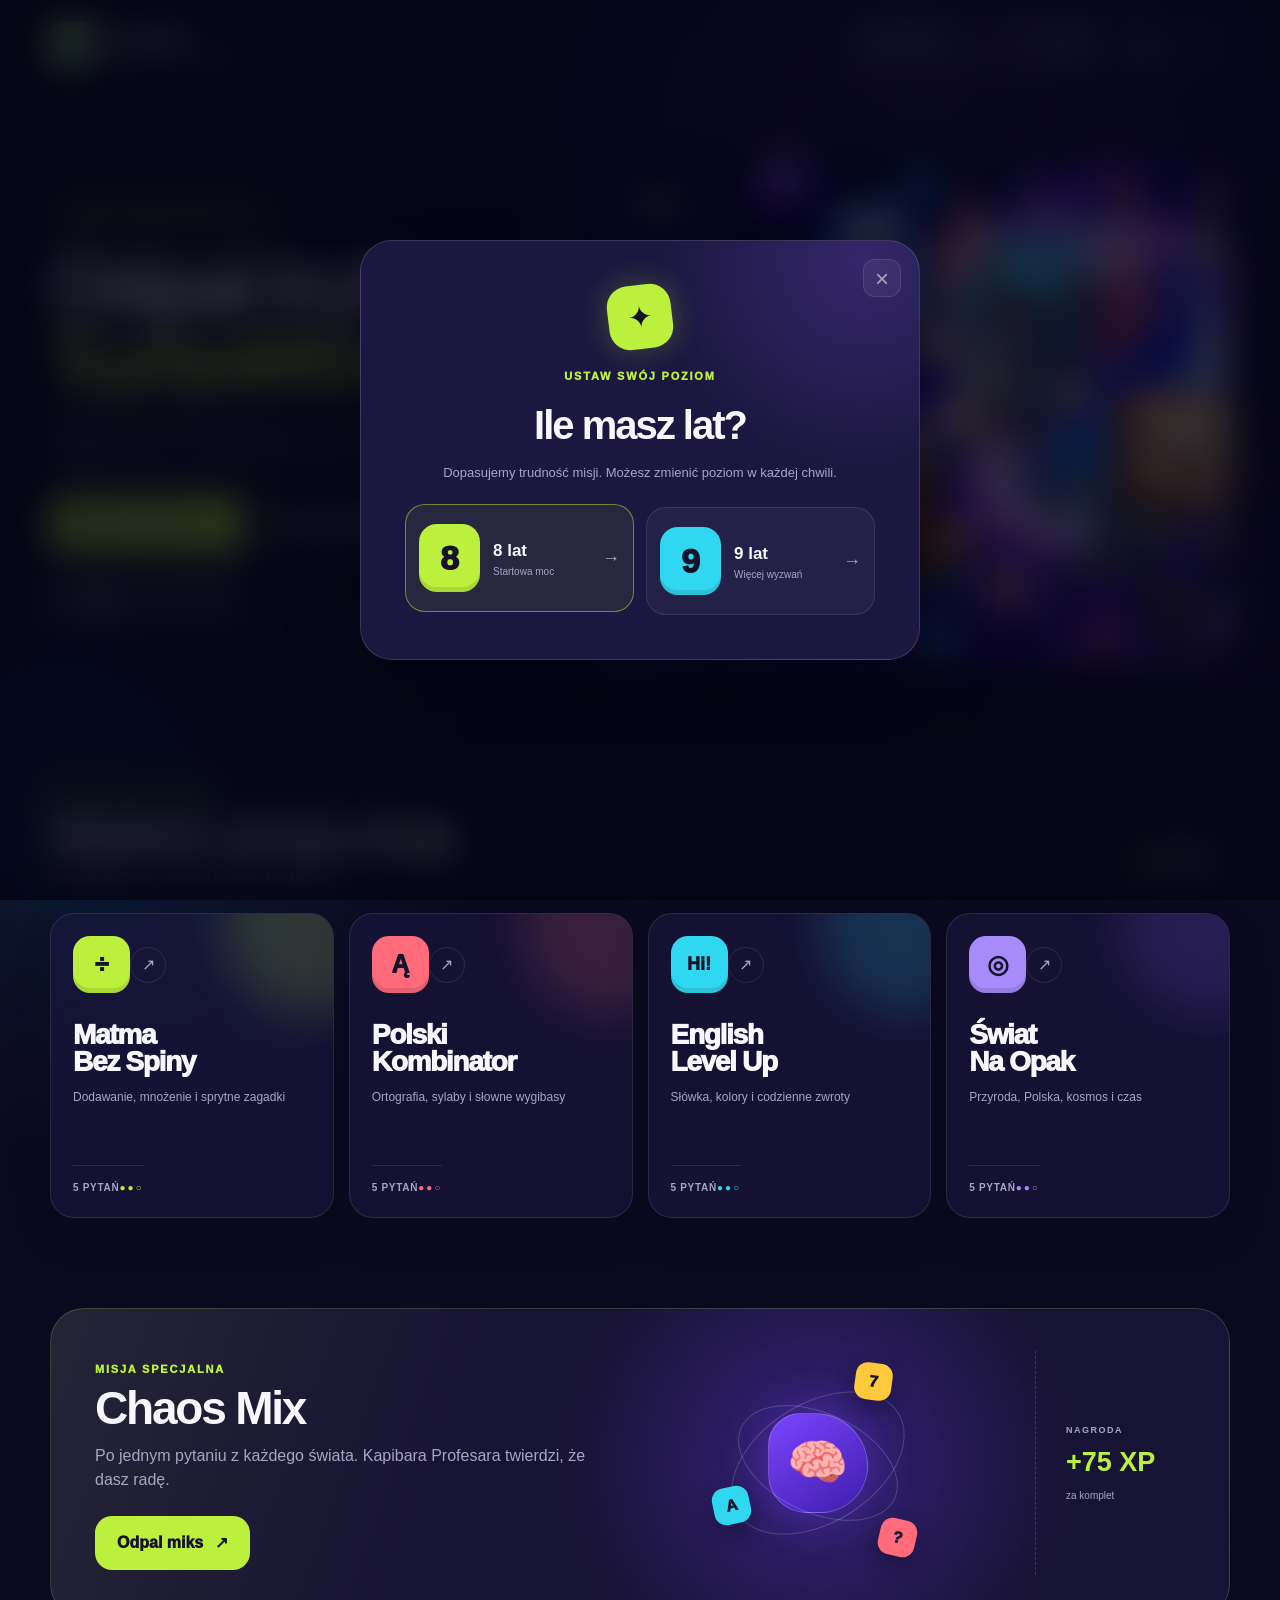
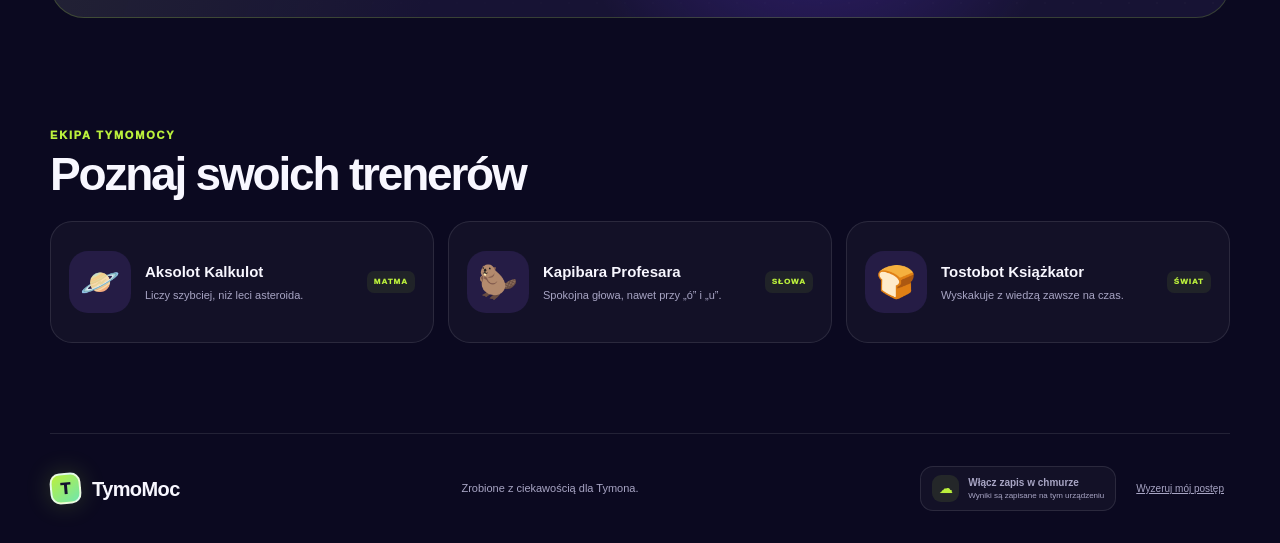
==== public/index.html @ e16a5cfa "Dodaj synchronizacje wynikow z Cloudflare D1" ====
<!doctype html>
<html lang="pl">
  <head>
    <meta charset="UTF-8" />
    <meta name="viewport" content="width=device-width, initial-scale=1.0" />
    <meta name="theme-color" content="#100d2d" />
    <meta
      name="description"
      content="TymoMoc — kolorowe misje edukacyjne dla dzieci w wieku 8 i 9 lat."
    />
    <title>TymoMoc — nauka w trybie turbo</title>
    <link rel="stylesheet" href="styles.css" />
  </head>
  <body>
    <a class="skip-link" href="#misje">Przejdź do misji</a>

    <div class="ambient ambient-one" aria-hidden="true"></div>
    <div class="ambient ambient-two" aria-hidden="true"></div>

    <header class="topbar shell">
      <a class="brand" href="#start" aria-label="TymoMoc — strona główna">
        <span class="brand-mark" aria-hidden="true">T</span>
        <span>
          <strong>TymoMoc</strong>
          <small>Nauka w trybie turbo</small>
        </span>
      </a>

      <div class="top-actions">
        <button class="age-pill" id="age-switch" type="button" aria-label="Zmień wiek">
          <span aria-hidden="true">⚡</span>
          <span><strong id="top-age">8 lat</strong><small>Zmień poziom</small></span>
        </button>

        <div class="score-pill" aria-label="Zdobyte punkty doświadczenia">
          <span class="score-icon" aria-hidden="true">✦</span>
          <span><strong id="xp-count">0 XP</strong><small>Twój wynik</small></span>
        </div>

        <button class="icon-button sync-button" id="sync-toggle" type="button" aria-label="Połącz zapis wyników z chmurą">
          <span id="sync-icon" aria-hidden="true">☁</span>
        </button>

        <button class="icon-button" id="sound-toggle" type="button" aria-label="Wyłącz dźwięki" aria-pressed="true">
          <span id="sound-icon" aria-hidden="true">♪</span>
        </button>
      </div>
    </header>

    <main>
      <section class="hero shell" id="start">
        <div class="hero-copy">
          <div class="eyebrow"><span></span> Dzisiaj mózg robi salto</div>
          <h1>Odpal tryb<br /><em>TurboMózg!</em></h1>
          <p>
            Krótkie misje, szybkie punkty i zero nudy. Matematyka, polski,
            angielski i świat — wszystko dopasowane do wieku.
          </p>
          <div class="hero-actions">
            <a class="primary-button" href="#misje">Wybieram misję <span aria-hidden="true">→</span></a>
            <button class="ghost-button" id="random-mission" type="button">
              <span aria-hidden="true">🎲</span> Losuj wyzwanie
            </button>
          </div>
          <div class="mini-proof">
            <div class="avatar-stack" aria-hidden="true"><span>🦫</span><span>🤖</span><span>🪐</span></div>
            <p><strong>5 minut dziennie</strong><br />robi wielką różnicę</p>
          </div>
        </div>

        <div class="hero-visual" aria-label="Aksolotl, kapibara i tostobot ruszają na edukacyjną misję">
          <img src="assets/hero-mascots.png" alt="Trzy zabawne maskotki w kosmicznym świecie nauki" />
          <div class="floating-chip chip-one"><span>+10 XP</span><small>za dobrą odpowiedź</small></div>
          <div class="floating-chip chip-two"><span id="hero-streak">0 🔥</span><small>seria misji</small></div>
        </div>
      </section>

      <section class="missions shell" id="misje">
        <div class="section-heading">
          <div>
            <span class="kicker">CENTRUM DOWODZENIA</span>
            <h2>Wybierz swoją misję</h2>
            <p id="level-copy">Poziom dla 8 lat · zadania krótkie i konkretne</p>
          </div>
          <div class="today-status">
            <span class="pulse-dot" aria-hidden="true"></span>
            <span><strong id="today-count">0/3 misje</strong><small>dzisiejszy cel</small></span>
          </div>
        </div>

        <div class="subject-grid">
          <button class="subject-card subject-math" type="button" data-subject="math">
            <span class="card-glow" aria-hidden="true"></span>
            <span class="subject-top"><span class="subject-icon">÷</span><span class="card-arrow">↗</span></span>
            <span class="subject-name">Matma<br />Bez Spiny</span>
            <span class="subject-desc" id="math-desc">Dodawanie, mnożenie i sprytne zagadki</span>
            <span class="card-footer"><span>5 pytań</span><span class="difficulty">●●○</span></span>
          </button>

          <button class="subject-card subject-polish" type="button" data-subject="polish">
            <span class="card-glow" aria-hidden="true"></span>
            <span class="subject-top"><span class="subject-icon">Ą</span><span class="card-arrow">↗</span></span>
            <span class="subject-name">Polski<br />Kombinator</span>
            <span class="subject-desc" id="polish-desc">Ortografia, części mowy i słowne wygibasy</span>
            <span class="card-footer"><span>5 pytań</span><span class="difficulty">●●○</span></span>
          </button>

          <button class="subject-card subject-english" type="button" data-subject="english">
            <span class="card-glow" aria-hidden="true"></span>
            <span class="subject-top"><span class="subject-icon">Hi!</span><span class="card-arrow">↗</span></span>
            <span class="subject-name">English<br />Level Up</span>
            <span class="subject-desc" id="english-desc">Słówka, zdania i codzienne zwroty</span>
            <span class="card-footer"><span>5 pytań</span><span class="difficulty">●●○</span></span>
          </button>

          <button class="subject-card subject-world" type="button" data-subject="world">
            <span class="card-glow" aria-hidden="true"></span>
            <span class="subject-top"><span class="subject-icon">◎</span><span class="card-arrow">↗</span></span>
            <span class="subject-name">Świat<br />Na Opak</span>
            <span class="subject-desc" id="world-desc">Przyroda, kosmos, geografia i logika</span>
            <span class="card-footer"><span>5 pytań</span><span class="difficulty">●●○</span></span>
          </button>
        </div>
      </section>

      <section class="daily shell" aria-labelledby="daily-title">
        <div class="daily-card">
          <div class="daily-copy">
            <span class="kicker">MISJA SPECJALNA</span>
            <h2 id="daily-title">Chaos Mix</h2>
            <p>Po jednym pytaniu z każdego świata. Kapibara Profesara twierdzi, że dasz radę.</p>
            <button class="secondary-button" id="mix-mission" type="button">Odpal miks <span aria-hidden="true">↗</span></button>
          </div>
          <div class="mix-orbit" aria-hidden="true">
            <span class="orbit orbit-one"></span>
            <span class="orbit orbit-two"></span>
            <span class="mix-core">🧠</span>
            <span class="orbit-item item-one">7</span>
            <span class="orbit-item item-two">A</span>
            <span class="orbit-item item-three">?</span>
          </div>
          <div class="daily-reward">
            <small>NAGRODA</small>
            <strong>+75 XP</strong>
            <span>za komplet</span>
          </div>
        </div>
      </section>

      <section class="crew shell" aria-labelledby="crew-title">
        <div class="section-heading compact">
          <div>
            <span class="kicker">EKIPA TYMOMOCY</span>
            <h2 id="crew-title">Poznaj swoich trenerów</h2>
          </div>
        </div>
        <div class="crew-grid">
          <article class="crew-card">
            <span class="crew-emoji" aria-hidden="true">🪐</span>
            <div><h3>Aksolot Kalkulot</h3><p>Liczy szybciej, niż leci asteroida.</p></div>
            <span class="crew-tag">MATMA</span>
          </article>
          <article class="crew-card">
            <span class="crew-emoji" aria-hidden="true">🦫</span>
            <div><h3>Kapibara Profesara</h3><p>Spokojna głowa, nawet przy „ó” i „u”.</p></div>
            <span class="crew-tag">SŁOWA</span>
          </article>
          <article class="crew-card">
            <span class="crew-emoji" aria-hidden="true">🍞</span>
            <div><h3>Tostobot Książkator</h3><p>Wyskakuje z wiedzą zawsze na czas.</p></div>
            <span class="crew-tag">ŚWIAT</span>
          </article>
        </div>
      </section>
    </main>

    <footer class="footer shell">
      <div class="brand mini"><span class="brand-mark" aria-hidden="true">T</span><strong>TymoMoc</strong></div>
      <p>Zrobione z ciekawością dla Tymona.</p>
      <div class="footer-actions">
        <button class="sync-control" id="sync-progress" type="button">
          <span aria-hidden="true">☁</span>
          <span><strong id="sync-label">Włącz zapis w chmurze</strong><small id="sync-status">Wyniki są zapisane na tym urządzeniu</small></span>
        </button>
        <button id="reset-progress" type="button">Wyzeruj mój postęp</button>
      </div>
    </footer>

    <div class="modal-backdrop" id="age-modal" role="dialog" aria-modal="true" aria-labelledby="age-title">
      <div class="age-dialog">
        <button class="modal-close" id="age-close" type="button" aria-label="Zamknij wybór wieku">×</button>
        <div class="dialog-spark" aria-hidden="true">✦</div>
        <span class="kicker">USTAW SWÓJ POZIOM</span>
        <h2 id="age-title">Ile masz lat?</h2>
        <p>Dopasujemy trudność misji. Możesz zmienić poziom w każdej chwili.</p>
        <div class="age-options">
          <button class="age-option" type="button" data-age="8">
            <span class="age-number">8</span><span><strong>8 lat</strong><small>Startowa moc</small></span><span class="select-arrow">→</span>
          </button>
          <button class="age-option" type="button" data-age="9">
            <span class="age-number">9</span><span><strong>9 lat</strong><small>Więcej wyzwań</small></span><span class="select-arrow">→</span>
          </button>
        </div>
      </div>
    </div>

    <div class="modal-backdrop" id="sync-modal" role="dialog" aria-modal="true" aria-labelledby="sync-title" hidden>
      <form class="age-dialog sync-dialog" id="sync-form">
        <button class="modal-close" id="sync-close" type="button" aria-label="Zamknij wpisywanie kodu">×</button>
        <div class="dialog-spark sync-cloud" aria-hidden="true">☁</div>
        <span class="kicker">RODZINNA CHMURA</span>
        <h2 id="sync-title">Zapisz wyniki na zawsze</h2>
        <p>Wpisz prywatny kod rodzinny. Wystarczy zrobić to raz na każdym urządzeniu.</p>
        <label class="sync-code-field">
          <span>Kod synchronizacji</span>
          <input id="sync-code-input" name="sync-code" type="text" inputmode="text" autocomplete="off" spellcheck="false" placeholder="TYMO-XXXX-XXXX-XXXX-XXXX" required />
        </label>
        <button class="primary-button sync-submit" id="sync-submit" type="submit">Połącz wyniki <span aria-hidden="true">→</span></button>
      </form>
    </div>

    <div class="quiz-overlay" id="quiz-overlay" role="dialog" aria-modal="true" aria-labelledby="question-title" hidden>
      <div class="quiz-shell">
        <button class="quiz-close" id="quiz-close" type="button" aria-label="Zamknij misję">×</button>
        <div class="quiz-head">
          <div class="quiz-brand"><span id="quiz-icon">÷</span><span><small id="quiz-kicker">MISJA</small><strong id="quiz-subject">Matma bez spiny</strong></span></div>
          <div class="quiz-xp">✦ <strong id="quiz-earned">0 XP</strong></div>
        </div>
        <div class="progress-track" aria-label="Postęp misji"><span id="quiz-progress"></span></div>
        <div class="question-meta"><span id="question-number">PYTANIE 1 Z 5</span><span id="level-badge">POZIOM 8 LAT</span></div>
        <section class="question-card" id="question-card">
          <div class="question-mascot" id="question-mascot" aria-hidden="true">🪐</div>
          <p class="question-prompt" id="question-prompt">Gotowy?</p>
          <h2 id="question-title">Ile to jest 7 + 8?</h2>
          <div class="answers-grid" id="answers"></div>
          <div class="feedback" id="feedback" aria-live="polite"></div>
          <button class="next-button" id="next-question" type="button" hidden>Następne pytanie <span>→</span></button>
        </section>
      </div>
    </div>

    <div class="toast" id="toast" role="status" aria-live="polite"></div>
    <div class="confetti-layer" id="confetti" aria-hidden="true"></div>

    <script src="app.js"></script>
  </body>
</html>
---- public/styles.css ----
:root {
  --ink: #f8f7ff;
  --muted: #a8a5c4;
  --night: #0b0920;
  --night-2: #100d2d;
  --panel: rgba(28, 24, 65, 0.72);
  --panel-solid: #1b1740;
  --line: rgba(255, 255, 255, 0.1);
  --purple: #8b5cf6;
  --violet: #6d3cff;
  --cyan: #30d7f0;
  --lime: #bbf03c;
  --coral: #ff6b7a;
  --yellow: #ffc93d;
  --radius-lg: 34px;
  --radius-md: 24px;
  --shadow: 0 28px 70px rgba(3, 2, 15, 0.38);
}

* {
  box-sizing: border-box;
}

[hidden] {
  display: none !important;
}

html {
  scroll-behavior: smooth;
}

body {
  margin: 0;
  min-width: 320px;
  color: var(--ink);
  background:
    radial-gradient(circle at 72% 6%, rgba(105, 58, 255, 0.24), transparent 27rem),
    radial-gradient(circle at 10% 38%, rgba(25, 196, 224, 0.08), transparent 22rem),
    var(--night);
  font-family: "Trebuchet MS", "Arial Rounded MT Bold", Arial, sans-serif;
  line-height: 1.5;
  overflow-x: hidden;
}

body.modal-open {
  overflow: hidden;
}

button,
a {
  font: inherit;
}

button {
  color: inherit;
}

button,
a[href] {
  -webkit-tap-highlight-color: transparent;
}

:focus-visible {
  outline: 3px solid var(--lime);
  outline-offset: 4px;
}

.skip-link {
  position: fixed;
  left: 16px;
  top: -100px;
  z-index: 1000;
  padding: 12px 18px;
  border-radius: 14px;
  color: #101020;
  background: var(--lime);
  font-weight: 900;
}

.skip-link:focus {
  top: 16px;
}

.shell {
  width: min(1180px, calc(100% - 40px));
  margin-inline: auto;
}

.ambient {
  position: fixed;
  z-index: -1;
  border-radius: 50%;
  filter: blur(90px);
  pointer-events: none;
}

.ambient-one {
  width: 280px;
  height: 280px;
  right: -100px;
  top: 45%;
  background: rgba(139, 92, 246, 0.14);
}

.ambient-two {
  width: 240px;
  height: 240px;
  left: -100px;
  top: 70%;
  background: rgba(48, 215, 240, 0.08);
}

.topbar {
  min-height: 88px;
  display: flex;
  align-items: center;
  justify-content: space-between;
  gap: 24px;
  border-bottom: 1px solid var(--line);
}

.brand {
  display: inline-flex;
  align-items: center;
  gap: 11px;
  color: var(--ink);
  text-decoration: none;
}

.brand-mark {
  width: 44px;
  height: 44px;
  display: grid;
  place-items: center;
  border: 2px solid rgba(255, 255, 255, 0.78);
  border-radius: 14px 14px 20px 14px;
  color: #15102f;
  background: linear-gradient(145deg, var(--lime), #70e6ad);
  box-shadow: 0 0 26px rgba(187, 240, 60, 0.2);
  font-size: 24px;
  font-weight: 1000;
  transform: rotate(-5deg);
}

.brand strong,
.brand small {
  display: block;
}

.brand strong {
  font-size: 20px;
  letter-spacing: -0.6px;
}

.brand small {
  margin-top: -2px;
  color: var(--muted);
  font-size: 10px;
  font-weight: 800;
  letter-spacing: 1.1px;
  text-transform: uppercase;
}

.top-actions {
  display: flex;
  align-items: center;
  gap: 10px;
}

.age-pill,
.score-pill,
.icon-button {
  border: 1px solid var(--line);
  background: rgba(255, 255, 255, 0.045);
  backdrop-filter: blur(10px);
}

.age-pill,
.score-pill {
  min-height: 52px;
  display: flex;
  align-items: center;
  gap: 10px;
  padding: 7px 15px;
  border-radius: 18px;
}

.age-pill {
  cursor: pointer;
}

.age-pill:hover,
.icon-button:hover {
  border-color: rgba(187, 240, 60, 0.5);
  background: rgba(187, 240, 60, 0.08);
}

.age-pill > span:first-child,
.score-icon {
  display: grid;
  place-items: center;
  width: 31px;
  height: 31px;
  border-radius: 10px;
  background: rgba(187, 240, 60, 0.13);
}

.score-icon {
  color: var(--yellow);
  background: rgba(255, 201, 61, 0.12);
}

.age-pill strong,
.score-pill strong,
.age-pill small,
.score-pill small {
  display: block;
  text-align: left;
}

.age-pill strong,
.score-pill strong {
  font-size: 14px;
}

.age-pill small,
.score-pill small {
  color: var(--muted);
  font-size: 10px;
}

.icon-button {
  width: 48px;
  height: 48px;
  border-radius: 16px;
  cursor: pointer;
  font-size: 21px;
}

.sync-button[data-sync-state="syncing"] span {
  display: inline-block;
  animation: sync-spin 0.9s linear infinite;
}

.sync-button[data-sync-state="synced"] {
  color: var(--lime);
  border-color: rgba(187, 240, 60, 0.45);
  background: rgba(187, 240, 60, 0.09);
}

.sync-button[data-sync-state="error"] {
  color: var(--coral);
  border-color: rgba(255, 107, 122, 0.45);
}

@keyframes sync-spin {
  to { transform: rotate(360deg); }
}

.hero {
  min-height: 600px;
  display: grid;
  grid-template-columns: 0.88fr 1.12fr;
  align-items: center;
  gap: 26px;
  padding-block: 64px 58px;
}

.hero-copy {
  position: relative;
  z-index: 2;
}

.eyebrow,
.kicker {
  color: var(--lime);
  font-size: 11px;
  font-weight: 1000;
  letter-spacing: 1.8px;
  text-transform: uppercase;
}

.eyebrow {
  display: inline-flex;
  align-items: center;
  gap: 8px;
  padding: 7px 11px;
  border: 1px solid rgba(187, 240, 60, 0.22);
  border-radius: 999px;
  background: rgba(187, 240, 60, 0.06);
}

.eyebrow span {
  width: 7px;
  height: 7px;
  border-radius: 50%;
  background: var(--lime);
  box-shadow: 0 0 12px var(--lime);
}

.hero h1 {
  margin: 20px 0 18px;
  font-size: clamp(50px, 6.3vw, 88px);
  line-height: 0.91;
  letter-spacing: -5px;
}

.hero h1 em {
  display: inline-block;
  color: var(--lime);
  font-style: normal;
  text-shadow: 0 6px 0 rgba(82, 91, 35, 0.28);
  transform: rotate(-1.2deg);
}

.hero-copy > p {
  max-width: 530px;
  margin: 0;
  color: #c7c4d9;
  font-size: 17px;
}

.hero-actions {
  display: flex;
  align-items: center;
  flex-wrap: wrap;
  gap: 12px;
  margin-top: 30px;
}

.primary-button,
.secondary-button,
.next-button,
.ghost-button {
  min-height: 54px;
  display: inline-flex;
  align-items: center;
  justify-content: center;
  gap: 12px;
  padding: 0 22px;
  border-radius: 17px;
  cursor: pointer;
  font-weight: 1000;
  text-decoration: none;
  transition: transform 160ms ease, box-shadow 160ms ease, background 160ms ease;
}

.primary-button {
  color: #171229;
  background: var(--lime);
  box-shadow: 0 10px 28px rgba(187, 240, 60, 0.2);
}

.primary-button:hover,
.secondary-button:hover,
.next-button:hover {
  transform: translateY(-3px);
  box-shadow: 0 14px 32px rgba(187, 240, 60, 0.26);
}

.ghost-button {
  border: 1px solid var(--line);
  color: var(--ink);
  background: rgba(255, 255, 255, 0.04);
}

.ghost-button:hover {
  background: rgba(255, 255, 255, 0.09);
  transform: translateY(-2px);
}

.mini-proof {
  display: flex;
  align-items: center;
  gap: 13px;
  margin-top: 31px;
}

.avatar-stack {
  display: flex;
}

.avatar-stack span {
  width: 35px;
  height: 35px;
  display: grid;
  place-items: center;
  margin-right: -8px;
  border: 2px solid var(--night);
  border-radius: 50%;
  background: #292254;
  font-size: 18px;
}

.mini-proof p {
  margin: 0;
  color: var(--muted);
  font-size: 11px;
  line-height: 1.35;
}

.mini-proof strong {
  color: var(--ink);
  font-size: 12px;
}

.hero-visual {
  position: relative;
  height: 510px;
  border: 1px solid rgba(255, 255, 255, 0.1);
  border-radius: 42px;
  background: #15103d;
  box-shadow: var(--shadow);
  overflow: hidden;
  transform: perspective(1000px) rotateY(-2deg) rotateZ(0.4deg);
}

.hero-visual::after {
  content: "";
  position: absolute;
  inset: 0;
  border-radius: inherit;
  box-shadow: inset 0 0 0 1px rgba(255, 255, 255, 0.08), inset 0 -100px 100px rgba(5, 3, 24, 0.15);
  pointer-events: none;
}

.hero-visual img {
  width: 100%;
  height: 100%;
  object-fit: cover;
  object-position: 62% center;
  display: block;
}

.floating-chip {
  position: absolute;
  z-index: 3;
  display: grid;
  padding: 10px 14px;
  border: 1px solid rgba(255, 255, 255, 0.14);
  border-radius: 15px;
  background: rgba(19, 15, 54, 0.84);
  box-shadow: 0 12px 30px rgba(4, 3, 20, 0.35);
  backdrop-filter: blur(12px);
  animation: float 4s ease-in-out infinite;
}

.floating-chip span {
  color: var(--lime);
  font-weight: 1000;
}

.floating-chip small {
  color: #bbb8d2;
  font-size: 9px;
}

.chip-one {
  left: 24px;
  top: 26px;
}

.chip-two {
  right: 24px;
  bottom: 25px;
  animation-delay: -2s;
}

@keyframes float {
  50% { transform: translateY(-8px) rotate(1deg); }
}

.missions {
  padding-block: 64px 42px;
}

.section-heading {
  display: flex;
  align-items: end;
  justify-content: space-between;
  gap: 24px;
  margin-bottom: 25px;
}

.section-heading h2,
.daily h2 {
  margin: 5px 0 2px;
  font-size: clamp(31px, 4vw, 46px);
  line-height: 1;
  letter-spacing: -2.2px;
}

.section-heading p {
  margin: 8px 0 0;
  color: var(--muted);
  font-size: 14px;
}

.today-status {
  display: flex;
  align-items: center;
  gap: 10px;
  padding: 10px 14px;
  border: 1px solid var(--line);
  border-radius: 16px;
  background: rgba(255, 255, 255, 0.035);
}

.today-status strong,
.today-status small {
  display: block;
}

.today-status strong {
  font-size: 13px;
}

.today-status small {
  color: var(--muted);
  font-size: 10px;
}

.pulse-dot {
  width: 10px;
  height: 10px;
  border-radius: 50%;
  background: var(--lime);
  box-shadow: 0 0 0 0 rgba(187, 240, 60, 0.55);
  animation: pulse 2s infinite;
}

@keyframes pulse {
  70% { box-shadow: 0 0 0 8px rgba(187, 240, 60, 0); }
  100% { box-shadow: 0 0 0 0 rgba(187, 240, 60, 0); }
}

.subject-grid {
  display: grid;
  grid-template-columns: repeat(4, 1fr);
  gap: 15px;
}

.subject-card {
  position: relative;
  min-height: 305px;
  display: flex;
  flex-direction: column;
  padding: 22px;
  border: 1px solid var(--line);
  border-radius: var(--radius-md);
  color: var(--ink);
  text-align: left;
  background: rgba(28, 24, 65, 0.6);
  box-shadow: 0 16px 40px rgba(2, 2, 12, 0.13);
  cursor: pointer;
  overflow: hidden;
  transition: transform 180ms ease, border-color 180ms ease, box-shadow 180ms ease;
}

.subject-card:hover {
  transform: translateY(-8px) rotate(-0.6deg);
  border-color: rgba(255, 255, 255, 0.24);
  box-shadow: 0 24px 50px rgba(2, 2, 12, 0.3);
}

.subject-card:nth-child(even):hover {
  transform: translateY(-8px) rotate(0.6deg);
}

.card-glow {
  position: absolute;
  width: 180px;
  height: 180px;
  right: -70px;
  top: -80px;
  border-radius: 50%;
  filter: blur(25px);
  opacity: 0.16;
  transition: opacity 180ms ease;
}

.subject-card:hover .card-glow {
  opacity: 0.28;
}

.subject-math .card-glow { background: var(--lime); }
.subject-polish .card-glow { background: var(--coral); }
.subject-english .card-glow { background: var(--cyan); }
.subject-world .card-glow { background: var(--purple); }

.subject-top,
.card-footer {
  position: relative;
  z-index: 1;
  display: flex;
  align-items: center;
  justify-content: space-between;
}

.subject-icon {
  width: 57px;
  height: 57px;
  display: grid;
  place-items: center;
  border-radius: 17px;
  font-size: 25px;
  font-weight: 1000;
  color: #16132d;
  background: var(--lime);
  box-shadow: inset 0 -5px 0 rgba(0, 0, 0, 0.1);
}

.subject-polish .subject-icon { background: var(--coral); }
.subject-english .subject-icon { background: var(--cyan); font-size: 18px; }
.subject-world .subject-icon { background: #a78bfa; }

.card-arrow {
  width: 36px;
  height: 36px;
  display: grid;
  place-items: center;
  border: 1px solid var(--line);
  border-radius: 50%;
  color: var(--muted);
}

.subject-name {
  position: relative;
  z-index: 1;
  margin-top: 28px;
  font-size: 28px;
  font-weight: 1000;
  letter-spacing: -1.3px;
  line-height: 0.98;
}

.subject-desc {
  position: relative;
  z-index: 1;
  margin: 13px 0 22px;
  color: var(--muted);
  font-size: 12px;
  line-height: 1.45;
}

.card-footer {
  margin-top: auto;
  padding-top: 14px;
  border-top: 1px solid var(--line);
  color: var(--muted);
  font-size: 10px;
  font-weight: 800;
  letter-spacing: 0.7px;
  text-transform: uppercase;
}

.difficulty {
  color: var(--lime);
  letter-spacing: 2px;
}

.subject-polish .difficulty { color: var(--coral); }
.subject-english .difficulty { color: var(--cyan); }
.subject-world .difficulty { color: #a78bfa; }

.daily {
  padding-block: 48px;
}

.daily-card {
  position: relative;
  min-height: 310px;
  display: grid;
  grid-template-columns: 1fr 0.75fr 150px;
  align-items: center;
  gap: 28px;
  padding: 42px 44px;
  border: 1px solid rgba(187, 240, 60, 0.2);
  border-radius: var(--radius-lg);
  background:
    linear-gradient(110deg, rgba(187, 240, 60, 0.08), transparent 38%),
    radial-gradient(circle at 65% 50%, rgba(112, 61, 255, 0.34), transparent 16rem),
    #171334;
  overflow: hidden;
}

.daily-card::before {
  content: "";
  position: absolute;
  inset: 0;
  background-image: radial-gradient(rgba(255, 255, 255, 0.14) 1px, transparent 1px);
  background-size: 28px 28px;
  opacity: 0.15;
  mask-image: linear-gradient(90deg, transparent, #000);
}

.daily-copy,
.daily-reward,
.mix-orbit {
  position: relative;
  z-index: 1;
}

.daily-copy p {
  max-width: 500px;
  margin: 13px 0 24px;
  color: var(--muted);
}

.secondary-button,
.next-button {
  border: 0;
  color: #171229;
  background: var(--lime);
}

.mix-orbit {
  width: 210px;
  height: 210px;
  display: grid;
  place-items: center;
  margin: auto;
}

.mix-core {
  width: 100px;
  height: 100px;
  display: grid;
  place-items: center;
  border: 1px solid rgba(255, 255, 255, 0.2);
  border-radius: 38% 62% 55% 45%;
  background: linear-gradient(145deg, #7c45ff, #3e1dab);
  box-shadow: 0 0 50px rgba(113, 64, 255, 0.45);
  font-size: 49px;
  animation: wobble 5s ease-in-out infinite;
}

@keyframes wobble {
  50% { border-radius: 55% 45% 38% 62%; transform: rotate(5deg) scale(1.04); }
}

.orbit {
  position: absolute;
  border: 1px solid rgba(255, 255, 255, 0.18);
  border-radius: 50%;
}

.orbit-one { width: 170px; height: 100px; transform: rotate(25deg); }
.orbit-two { width: 190px; height: 120px; transform: rotate(-32deg); }

.orbit-item {
  position: absolute;
  width: 37px;
  height: 37px;
  display: grid;
  place-items: center;
  border-radius: 12px;
  color: #16132d;
  background: var(--yellow);
  font-weight: 1000;
  box-shadow: 0 8px 20px rgba(0, 0, 0, 0.25);
}

.item-one { top: 5px; right: 31px; transform: rotate(8deg); }
.item-two { left: 0; bottom: 44px; background: var(--cyan); transform: rotate(-12deg); }
.item-three { right: 7px; bottom: 12px; background: var(--coral); transform: rotate(13deg); }

.daily-reward {
  align-self: stretch;
  display: flex;
  flex-direction: column;
  justify-content: center;
  padding-left: 30px;
  border-left: 1px dashed rgba(255, 255, 255, 0.16);
}

.daily-reward small {
  color: var(--muted);
  font-size: 9px;
  font-weight: 900;
  letter-spacing: 1.5px;
}

.daily-reward strong {
  margin: 5px 0;
  color: var(--lime);
  font-size: 27px;
}

.daily-reward span {
  color: var(--muted);
  font-size: 10px;
}

.crew {
  padding-block: 56px 90px;
}

.section-heading.compact {
  margin-bottom: 22px;
}

.crew-grid {
  display: grid;
  grid-template-columns: repeat(3, 1fr);
  gap: 14px;
}

.crew-card {
  min-height: 122px;
  display: grid;
  grid-template-columns: auto 1fr auto;
  align-items: center;
  gap: 14px;
  padding: 18px;
  border: 1px solid var(--line);
  border-radius: 22px;
  background: rgba(255, 255, 255, 0.035);
}

.crew-emoji {
  width: 62px;
  height: 62px;
  display: grid;
  place-items: center;
  border-radius: 19px;
  background: rgba(139, 92, 246, 0.14);
  font-size: 32px;
}

.crew-card h3 {
  margin: 0 0 4px;
  font-size: 15px;
}

.crew-card p {
  margin: 0;
  color: var(--muted);
  font-size: 11px;
  line-height: 1.35;
}

.crew-tag {
  padding: 5px 7px;
  border-radius: 7px;
  color: var(--lime);
  background: rgba(187, 240, 60, 0.08);
  font-size: 8px;
  font-weight: 1000;
  letter-spacing: 1px;
}

.footer {
  min-height: 110px;
  display: flex;
  align-items: center;
  justify-content: space-between;
  gap: 20px;
  border-top: 1px solid var(--line);
  color: var(--muted);
  font-size: 11px;
}

.brand.mini .brand-mark {
  width: 31px;
  height: 31px;
  border-radius: 10px;
  font-size: 16px;
}

.footer button {
  border: 0;
  color: var(--muted);
  background: transparent;
  cursor: pointer;
  font-size: 10px;
  text-decoration: underline;
}

.footer-actions {
  display: flex;
  align-items: center;
  justify-content: flex-end;
  gap: 14px;
}

.footer .sync-control {
  display: flex;
  align-items: center;
  gap: 9px;
  padding: 8px 11px;
  border: 1px solid var(--line);
  border-radius: 13px;
  color: var(--text);
  background: rgba(255, 255, 255, 0.035);
  text-align: left;
  text-decoration: none;
}

.sync-control > span:first-child {
  display: grid;
  width: 27px;
  height: 27px;
  place-items: center;
  border-radius: 9px;
  color: var(--lime);
  background: rgba(187, 240, 60, 0.1);
  font-size: 14px;
}

.sync-control > span:last-child {
  display: grid;
  gap: 2px;
}

.sync-control strong {
  color: inherit;
  font-size: 10px;
  line-height: 1.2;
}

.sync-control small {
  color: var(--muted);
  font-size: 8px;
  line-height: 1.2;
}

.sync-control[data-sync-state="synced"] {
  border-color: rgba(187, 240, 60, 0.35);
}

.sync-control[data-sync-state="error"] {
  border-color: rgba(255, 107, 122, 0.4);
}

.modal-backdrop,
.quiz-overlay {
  position: fixed;
  inset: 0;
  z-index: 100;
  display: grid;
  place-items: center;
  padding: 20px;
  background: rgba(5, 4, 18, 0.78);
  backdrop-filter: blur(18px);
  overflow-y: auto;
}

.modal-backdrop[hidden],
.quiz-overlay[hidden] {
  display: none;
}

.age-dialog,
.sync-dialog {
  position: relative;
  width: min(560px, 100%);
  padding: 44px;
  border: 1px solid rgba(255, 255, 255, 0.14);
  border-radius: 32px;
  background:
    radial-gradient(circle at 90% 5%, rgba(139, 92, 246, 0.23), transparent 13rem),
    var(--panel-solid);
  box-shadow: var(--shadow);
  text-align: center;
}

.modal-close,
.quiz-close {
  position: absolute;
  z-index: 2;
  width: 38px;
  height: 38px;
  display: grid;
  place-items: center;
  border: 1px solid var(--line);
  border-radius: 12px;
  color: var(--muted);
  background: rgba(255, 255, 255, 0.05);
  cursor: pointer;
  font-size: 24px;
}

.modal-close {
  right: 18px;
  top: 18px;
}

.dialog-spark {
  width: 64px;
  height: 64px;
  display: grid;
  place-items: center;
  margin: 0 auto 14px;
  border-radius: 21px;
  color: #15112b;
  background: var(--lime);
  box-shadow: 0 0 30px rgba(187, 240, 60, 0.26);
  font-size: 30px;
  transform: rotate(-7deg);
}

.age-dialog h2,
.sync-dialog h2 {
  margin: 8px 0;
  font-size: 40px;
  letter-spacing: -2px;
}

.age-dialog > p,
.sync-dialog > p {
  margin: 0 auto 25px;
  max-width: 410px;
  color: var(--muted);
  font-size: 13px;
}

.age-options {
  display: grid;
  grid-template-columns: 1fr 1fr;
  gap: 12px;
}

.sync-cloud {
  color: #101329;
  background: var(--cyan);
}

.sync-code-field {
  display: grid;
  gap: 8px;
  margin: 0 auto 14px;
  text-align: left;
}

.sync-code-field > span {
  color: var(--muted);
  font-size: 10px;
  font-weight: 900;
  letter-spacing: 0.8px;
  text-transform: uppercase;
}

.sync-code-field input {
  width: 100%;
  height: 58px;
  padding: 0 17px;
  border: 1px solid var(--line);
  border-radius: 17px;
  outline: none;
  color: var(--ink);
  background: rgba(255, 255, 255, 0.055);
  font: inherit;
  font-size: 15px;
  font-weight: 900;
  letter-spacing: 1px;
  text-transform: uppercase;
}

.sync-code-field input:focus {
  border-color: rgba(48, 215, 240, 0.65);
  box-shadow: 0 0 0 4px rgba(48, 215, 240, 0.1);
}

.sync-submit {
  width: 100%;
  justify-content: center;
}

.sync-submit:disabled {
  cursor: wait;
  opacity: 0.7;
}

.age-option {
  min-height: 108px;
  display: grid;
  grid-template-columns: auto 1fr auto;
  align-items: center;
  gap: 13px;
  padding: 13px;
  border: 1px solid var(--line);
  border-radius: 20px;
  color: var(--ink);
  text-align: left;
  background: rgba(255, 255, 255, 0.045);
  cursor: pointer;
  transition: transform 160ms ease, border-color 160ms ease, background 160ms ease;
}

.age-option:hover,
.age-option.selected {
  transform: translateY(-3px);
  border-color: rgba(187, 240, 60, 0.5);
  background: rgba(187, 240, 60, 0.08);
}

.age-number {
  width: 61px;
  height: 68px;
  display: grid;
  place-items: center;
  border-radius: 18px;
  color: #16122d;
  background: var(--lime);
  font-size: 34px;
  font-weight: 1000;
  box-shadow: inset 0 -5px 0 rgba(0, 0, 0, 0.1);
}

.age-option:nth-child(2) .age-number {
  background: var(--cyan);
}

.age-option strong,
.age-option small {
  display: block;
}

.age-option strong { font-size: 17px; }
.age-option small { color: var(--muted); font-size: 10px; }
.select-arrow { color: var(--muted); font-size: 18px; }

.quiz-overlay {
  align-items: start;
}

.quiz-shell {
  position: relative;
  width: min(820px, 100%);
  margin: 2vh auto;
  padding: 31px;
  border: 1px solid rgba(255, 255, 255, 0.14);
  border-radius: 31px;
  background:
    radial-gradient(circle at 0 0, rgba(139, 92, 246, 0.16), transparent 22rem),
    #12102d;
  box-shadow: var(--shadow);
}

.quiz-close {
  right: 20px;
  top: 20px;
}

.quiz-head {
  display: flex;
  align-items: center;
  justify-content: space-between;
  gap: 20px;
  padding-right: 55px;
}

.quiz-brand {
  display: flex;
  align-items: center;
  gap: 12px;
}

.quiz-brand > span:first-child {
  width: 51px;
  height: 51px;
  display: grid;
  place-items: center;
  border-radius: 15px;
  color: #17122d;
  background: var(--lime);
  font-size: 23px;
  font-weight: 1000;
}

.quiz-brand small,
.quiz-brand strong {
  display: block;
}

.quiz-brand small {
  color: var(--lime);
  font-size: 9px;
  letter-spacing: 1.3px;
}

.quiz-brand strong {
  font-size: 16px;
}

.quiz-xp {
  color: var(--yellow);
  font-size: 13px;
}

.progress-track {
  height: 8px;
  margin: 24px 0 13px;
  border-radius: 999px;
  background: rgba(255, 255, 255, 0.08);
  overflow: hidden;
}

.progress-track span {
  height: 100%;
  display: block;
  width: 0;
  border-radius: inherit;
  background: linear-gradient(90deg, var(--lime), var(--cyan));
  box-shadow: 0 0 15px rgba(187, 240, 60, 0.4);
  transition: width 300ms ease;
}

.question-meta {
  display: flex;
  justify-content: space-between;
  margin-bottom: 18px;
  color: var(--muted);
  font-size: 9px;
  font-weight: 1000;
  letter-spacing: 1.2px;
}

.question-card {
  position: relative;
  min-height: 450px;
  padding: 36px;
  border: 1px solid var(--line);
  border-radius: 25px;
  background: rgba(255, 255, 255, 0.035);
  text-align: center;
  overflow: hidden;
}

.question-card::before {
  content: "";
  position: absolute;
  left: -50px;
  top: -50px;
  width: 160px;
  height: 160px;
  border-radius: 50%;
  background: rgba(139, 92, 246, 0.12);
  filter: blur(35px);
}

.question-mascot {
  width: 67px;
  height: 67px;
  display: grid;
  place-items: center;
  margin: 0 auto 13px;
  border: 1px solid rgba(255, 255, 255, 0.12);
  border-radius: 22px;
  background: linear-gradient(145deg, rgba(139, 92, 246, 0.28), rgba(48, 215, 240, 0.12));
  font-size: 35px;
}

.question-prompt {
  margin: 0;
  color: var(--muted);
  font-size: 11px;
  font-weight: 900;
  letter-spacing: 1px;
  text-transform: uppercase;
}

.question-card h2 {
  max-width: 620px;
  margin: 10px auto 27px;
  font-size: clamp(26px, 4.7vw, 41px);
  line-height: 1.12;
  letter-spacing: -1.5px;
}

.answers-grid {
  display: grid;
  grid-template-columns: 1fr 1fr;
  gap: 11px;
  max-width: 620px;
  margin: 0 auto;
}

.answer-button {
  position: relative;
  min-height: 70px;
  padding: 12px 18px 12px 60px;
  border: 1px solid var(--line);
  border-radius: 17px;
  color: var(--ink);
  text-align: left;
  background: rgba(255, 255, 255, 0.045);
  cursor: pointer;
  font-size: 15px;
  font-weight: 900;
  transition: border-color 140ms ease, background 140ms ease, transform 140ms ease;
}

.answer-button:hover:not(:disabled) {
  transform: translateY(-2px);
  border-color: rgba(187, 240, 60, 0.42);
  background: rgba(187, 240, 60, 0.07);
}

.answer-letter {
  position: absolute;
  left: 12px;
  top: 50%;
  width: 36px;
  height: 36px;
  display: grid;
  place-items: center;
  border-radius: 11px;
  background: rgba(255, 255, 255, 0.08);
  transform: translateY(-50%);
  font-size: 12px;
}

.answer-button.correct {
  border-color: rgba(187, 240, 60, 0.75);
  background: rgba(187, 240, 60, 0.13);
}

.answer-button.correct .answer-letter {
  color: #16122d;
  background: var(--lime);
}

.answer-button.wrong {
  border-color: rgba(255, 107, 122, 0.7);
  background: rgba(255, 107, 122, 0.1);
  animation: shake 320ms ease;
}

@keyframes shake {
  25% { transform: translateX(-5px); }
  75% { transform: translateX(5px); }
}

.answer-button:disabled {
  cursor: default;
}

.feedback {
  min-height: 24px;
  margin-top: 18px;
  color: var(--muted);
  font-size: 13px;
  font-weight: 900;
}

.feedback.good { color: var(--lime); }
.feedback.bad { color: var(--coral); }

.next-button {
  min-height: 50px;
  margin: 8px auto 0;
}

.summary-view {
  display: grid;
  place-items: center;
  min-height: 420px;
}

.summary-icon {
  width: 95px;
  height: 95px;
  display: grid;
  place-items: center;
  margin: 0 auto 18px;
  border-radius: 32px;
  background: linear-gradient(145deg, var(--lime), var(--cyan));
  box-shadow: 0 0 45px rgba(187, 240, 60, 0.24);
  font-size: 49px;
}

.summary-view h2 {
  margin: 0;
  font-size: clamp(35px, 6vw, 56px);
}

.summary-view p {
  margin: 9px 0 23px;
  color: var(--muted);
}

.summary-stats {
  display: flex;
  justify-content: center;
  gap: 12px;
  margin-bottom: 25px;
}

.summary-stat {
  min-width: 110px;
  padding: 13px;
  border: 1px solid var(--line);
  border-radius: 15px;
  background: rgba(255, 255, 255, 0.04);
}

.summary-stat strong,
.summary-stat small {
  display: block;
}

.summary-stat strong {
  color: var(--lime);
  font-size: 22px;
}

.summary-stat small {
  color: var(--muted);
  font-size: 9px;
  text-transform: uppercase;
}

.toast {
  position: fixed;
  z-index: 250;
  left: 50%;
  bottom: 25px;
  max-width: calc(100% - 32px);
  padding: 12px 17px;
  border: 1px solid rgba(255, 255, 255, 0.14);
  border-radius: 14px;
  color: var(--ink);
  background: rgba(28, 24, 65, 0.94);
  box-shadow: 0 14px 40px rgba(2, 2, 12, 0.4);
  opacity: 0;
  pointer-events: none;
  transform: translate(-50%, 18px);
  transition: opacity 180ms ease, transform 180ms ease;
  font-size: 12px;
  font-weight: 900;
}

.toast.visible {
  opacity: 1;
  transform: translate(-50%, 0);
}

.confetti-layer {
  position: fixed;
  inset: 0;
  z-index: 300;
  pointer-events: none;
  overflow: hidden;
}

.confetti-piece {
  position: absolute;
  top: -20px;
  width: 10px;
  height: 18px;
  border-radius: 3px;
  animation: confetti-fall 1.8s ease-in forwards;
}

@keyframes confetti-fall {
  to { transform: translate3d(var(--drift), 110vh, 0) rotate(720deg); opacity: 0.8; }
}

@media (max-width: 1000px) {
  .hero {
    grid-template-columns: 1fr;
    padding-top: 50px;
  }

  .hero-copy {
    max-width: 720px;
  }

  .hero-visual {
    height: min(500px, 62vw);
    min-height: 370px;
  }

  .subject-grid {
    grid-template-columns: 1fr 1fr;
  }

  .subject-card {
    min-height: 275px;
  }

  .daily-card {
    grid-template-columns: 1fr 0.65fr;
  }

  .daily-reward {
    grid-column: 1 / -1;
    flex-direction: row;
    align-items: center;
    gap: 14px;
    padding: 15px 0 0;
    border-left: 0;
    border-top: 1px dashed rgba(255, 255, 255, 0.16);
  }

  .crew-grid {
    grid-template-columns: 1fr;
  }
}

@media (max-width: 680px) {
  .shell {
    width: min(100% - 26px, 1180px);
  }

  .topbar {
    min-height: 76px;
  }

  .brand small,
  .score-pill,
  .icon-button {
    display: none;
  }

  .brand-mark {
    width: 38px;
    height: 38px;
    font-size: 20px;
  }

  .brand strong {
    font-size: 17px;
  }

  .age-pill {
    min-height: 45px;
    padding: 5px 10px;
  }

  .age-pill > span:first-child {
    width: 27px;
    height: 27px;
  }

  .hero {
    min-height: auto;
    gap: 38px;
    padding-block: 41px 30px;
  }

  .hero h1 {
    margin-top: 18px;
    font-size: clamp(48px, 16vw, 70px);
    letter-spacing: -4px;
  }

  .hero-copy > p {
    font-size: 14px;
  }

  .hero-actions {
    align-items: stretch;
    flex-direction: column;
  }

  .primary-button,
  .ghost-button {
    width: 100%;
  }

  .hero-visual {
    min-height: 330px;
    height: 88vw;
    border-radius: 28px;
    transform: none;
  }

  .hero-visual img {
    object-position: 68% center;
  }

  .floating-chip {
    padding: 8px 10px;
  }

  .chip-one { left: 13px; top: 13px; }
  .chip-two { right: 13px; bottom: 13px; }

  .missions,
  .crew {
    padding-block: 49px;
  }

  .section-heading {
    align-items: start;
    flex-direction: column;
  }

  .section-heading h2,
  .daily h2 {
    font-size: 34px;
  }

  .subject-grid {
    grid-template-columns: 1fr;
  }

  .subject-card {
    min-height: 250px;
  }

  .daily-card {
    grid-template-columns: 1fr;
    padding: 31px 24px;
  }

  .mix-orbit {
    order: -1;
    width: 190px;
    height: 190px;
  }

  .daily-reward {
    grid-column: auto;
  }

  .crew-card {
    grid-template-columns: auto 1fr;
  }

  .crew-tag {
    display: none;
  }

  .footer {
    padding-block: 25px;
    flex-direction: column;
    justify-content: center;
    text-align: center;
  }

  .footer-actions {
    width: 100%;
    flex-direction: column;
    justify-content: center;
  }

  .footer .sync-control {
    width: min(100%, 330px);
    justify-content: center;
  }

  .age-dialog {
    padding: 38px 18px 22px;
  }

  .age-options {
    grid-template-columns: 1fr;
  }

  .age-option {
    min-height: 86px;
  }

  .age-number {
    width: 54px;
    height: 58px;
    font-size: 29px;
  }

  .quiz-overlay {
    padding: 0;
  }

  .quiz-shell {
    min-height: 100dvh;
    margin: 0;
    padding: 21px 13px;
    border: 0;
    border-radius: 0;
  }

  .quiz-close {
    top: 15px;
    right: 13px;
  }

  .quiz-head {
    padding-right: 43px;
  }

  .quiz-xp {
    display: none;
  }

  .question-card {
    min-height: calc(100dvh - 155px);
    padding: 25px 14px;
  }

  .question-card h2 {
    margin-bottom: 23px;
  }

  .answers-grid {
    grid-template-columns: 1fr;
  }

  .answer-button {
    min-height: 62px;
  }

  .summary-stats {
    flex-wrap: wrap;
  }
}

@media (prefers-reduced-motion: reduce) {
  *,
  *::before,
  *::after {
    scroll-behavior: auto !important;
    animation-duration: 0.01ms !important;
    animation-iteration-count: 1 !important;
    transition-duration: 0.01ms !important;
  }
}
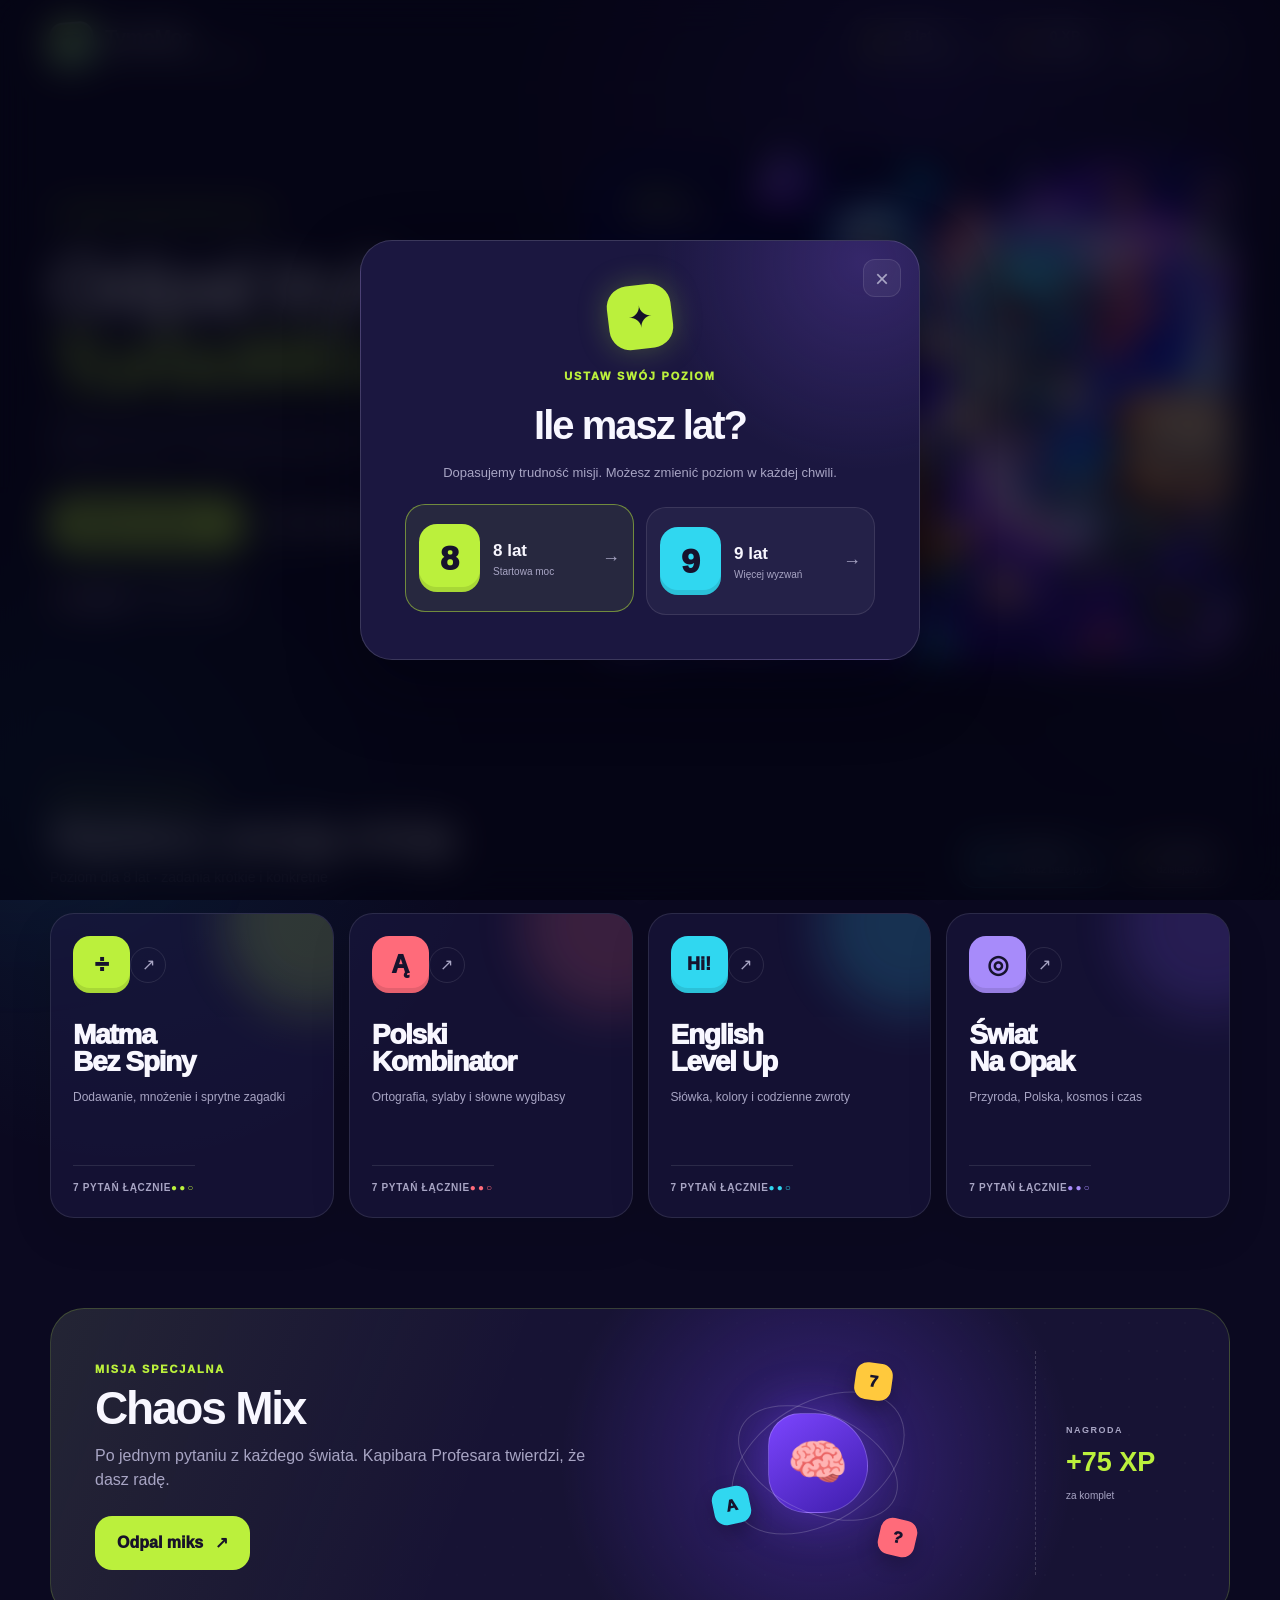
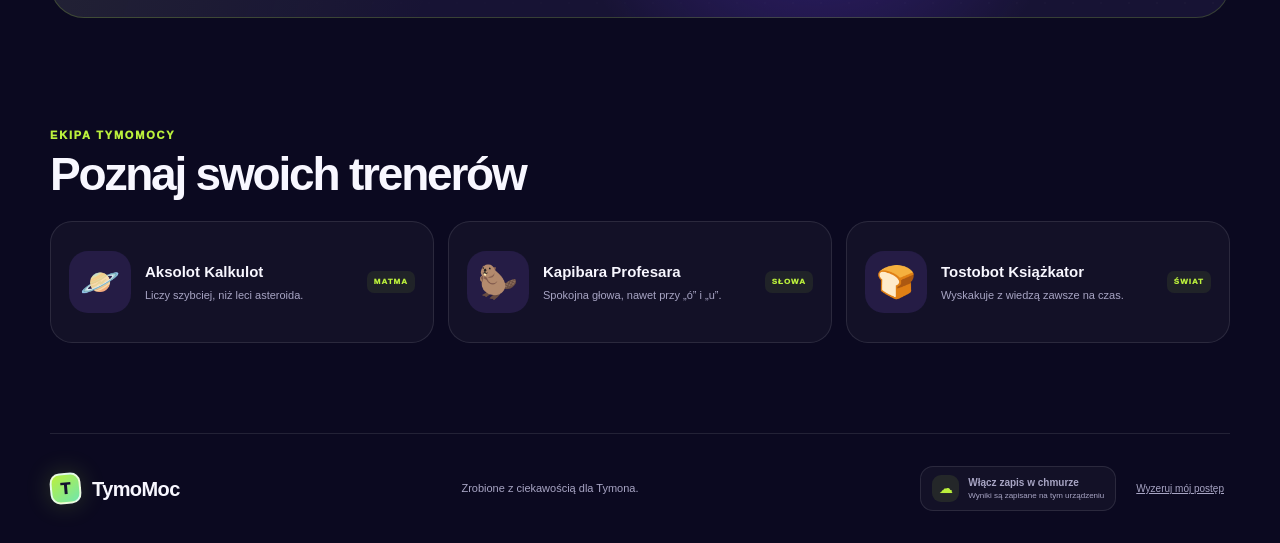
==== commit 134071b6: "Pokaz liczbe pytan w kazdej kategorii" ====
--- a/public/index.html
+++ b/public/index.html
@@ -82,9 +82,15 @@
             <h2>Wybierz swoją misję</h2>
             <p id="level-copy">Poziom dla 8 lat · zadania krótkie i konkretne</p>
           </div>
-          <div class="today-status">
-            <span class="pulse-dot" aria-hidden="true"></span>
-            <span><strong id="today-count">0/3 misje</strong><small>dzisiejszy cel</small></span>
+          <div class="mission-summary-actions">
+            <button class="question-count-button" id="question-count-toggle" type="button" aria-haspopup="dialog" aria-expanded="false">
+              <span class="question-count-icon" aria-hidden="true">🗂</span>
+              <span><strong id="question-count-total">28 pytań</strong><small>Zobacz bazę pytań</small></span>
+            </button>
+            <div class="today-status">
+              <span class="pulse-dot" aria-hidden="true"></span>
+              <span><strong id="today-count">0/3 misje</strong><small>dzisiejszy cel</small></span>
+            </div>
           </div>
         </div>
 
@@ -94,7 +100,7 @@
             <span class="subject-top"><span class="subject-icon">÷</span><span class="card-arrow">↗</span></span>
             <span class="subject-name">Matma<br />Bez Spiny</span>
             <span class="subject-desc" id="math-desc">Dodawanie, mnożenie i sprytne zagadki</span>
-            <span class="card-footer"><span>5 pytań</span><span class="difficulty">●●○</span></span>
+            <span class="card-footer"><span class="subject-question-count">7 pytań łącznie</span><span class="difficulty">●●○</span></span>
           </button>
 
           <button class="subject-card subject-polish" type="button" data-subject="polish">
@@ -102,7 +108,7 @@
             <span class="subject-top"><span class="subject-icon">Ą</span><span class="card-arrow">↗</span></span>
             <span class="subject-name">Polski<br />Kombinator</span>
             <span class="subject-desc" id="polish-desc">Ortografia, części mowy i słowne wygibasy</span>
-            <span class="card-footer"><span>5 pytań</span><span class="difficulty">●●○</span></span>
+            <span class="card-footer"><span class="subject-question-count">7 pytań łącznie</span><span class="difficulty">●●○</span></span>
           </button>
 
           <button class="subject-card subject-english" type="button" data-subject="english">
@@ -110,7 +116,7 @@
             <span class="subject-top"><span class="subject-icon">Hi!</span><span class="card-arrow">↗</span></span>
             <span class="subject-name">English<br />Level Up</span>
             <span class="subject-desc" id="english-desc">Słówka, zdania i codzienne zwroty</span>
-            <span class="card-footer"><span>5 pytań</span><span class="difficulty">●●○</span></span>
+            <span class="card-footer"><span class="subject-question-count">7 pytań łącznie</span><span class="difficulty">●●○</span></span>
           </button>
 
           <button class="subject-card subject-world" type="button" data-subject="world">
@@ -118,7 +124,7 @@
             <span class="subject-top"><span class="subject-icon">◎</span><span class="card-arrow">↗</span></span>
             <span class="subject-name">Świat<br />Na Opak</span>
             <span class="subject-desc" id="world-desc">Przyroda, kosmos, geografia i logika</span>
-            <span class="card-footer"><span>5 pytań</span><span class="difficulty">●●○</span></span>
+            <span class="card-footer"><span class="subject-question-count">7 pytań łącznie</span><span class="difficulty">●●○</span></span>
           </button>
         </div>
       </section>
@@ -219,6 +225,21 @@
       </form>
     </div>
 
+    <div class="modal-backdrop" id="question-count-modal" role="dialog" aria-modal="true" aria-labelledby="question-count-title" hidden>
+      <div class="age-dialog question-count-dialog">
+        <button class="modal-close" id="question-count-close" type="button" aria-label="Zamknij bazę pytań">×</button>
+        <div class="dialog-spark question-count-spark" aria-hidden="true">🗂</div>
+        <span class="kicker">BAZA PYTAŃ</span>
+        <h2 id="question-count-title">Pytania dla 8 lat</h2>
+        <p>Każda misja losuje 5 pytań z wybranej kategorii. Tutaj widzisz całą dostępną pulę.</p>
+        <div class="question-count-list" id="question-count-list"></div>
+        <div class="question-count-summary">
+          <span>Wszystkie kategorie</span>
+          <strong id="question-count-modal-total">28 pytań</strong>
+        </div>
+      </div>
+    </div>
+
     <div class="quiz-overlay" id="quiz-overlay" role="dialog" aria-modal="true" aria-labelledby="question-title" hidden>
       <div class="quiz-shell">
         <button class="quiz-close" id="quiz-close" type="button" aria-label="Zamknij misję">×</button>
--- a/public/styles.css
+++ b/public/styles.css
@@ -496,6 +496,61 @@
   font-size: 14px;
 }
 
+.mission-summary-actions {
+  display: flex;
+  align-items: stretch;
+  gap: 10px;
+}
+
+.question-count-button {
+  display: flex;
+  align-items: center;
+  gap: 10px;
+  padding: 9px 13px 9px 9px;
+  border: 1px solid rgba(48, 215, 240, 0.24);
+  border-radius: 16px;
+  color: var(--ink);
+  text-align: left;
+  background: rgba(48, 215, 240, 0.07);
+  cursor: pointer;
+  transition: transform 180ms ease, border-color 180ms ease, background 180ms ease;
+}
+
+.question-count-button:hover {
+  transform: translateY(-2px);
+  border-color: rgba(48, 215, 240, 0.55);
+  background: rgba(48, 215, 240, 0.12);
+}
+
+.question-count-button:focus-visible {
+  outline: 3px solid rgba(48, 215, 240, 0.35);
+  outline-offset: 3px;
+}
+
+.question-count-button strong,
+.question-count-button small {
+  display: block;
+}
+
+.question-count-button strong {
+  font-size: 13px;
+}
+
+.question-count-button small {
+  color: var(--muted);
+  font-size: 10px;
+}
+
+.question-count-icon {
+  width: 34px;
+  height: 34px;
+  display: grid;
+  place-items: center;
+  border-radius: 11px;
+  background: rgba(48, 215, 240, 0.16);
+  font-size: 17px;
+}
+
 .today-status {
   display: flex;
   align-items: center;
@@ -1019,6 +1074,86 @@
   display: grid;
   grid-template-columns: 1fr 1fr;
   gap: 12px;
+}
+
+.question-count-dialog {
+  width: min(640px, 100%);
+}
+
+.question-count-spark {
+  background: var(--cyan);
+  box-shadow: 0 0 30px rgba(48, 215, 240, 0.26);
+}
+
+.question-count-list {
+  display: grid;
+  gap: 9px;
+  text-align: left;
+}
+
+.question-count-row {
+  display: grid;
+  grid-template-columns: 46px 1fr auto;
+  align-items: center;
+  gap: 12px;
+  padding: 11px 13px;
+  border: 1px solid var(--line);
+  border-radius: 16px;
+  background: rgba(255, 255, 255, 0.035);
+}
+
+.question-count-subject-icon {
+  width: 42px;
+  height: 42px;
+  display: grid;
+  place-items: center;
+  border-radius: 13px;
+  color: #16132d;
+  background: var(--subject-color);
+  font-size: 15px;
+  font-weight: 1000;
+}
+
+.question-count-row strong,
+.question-count-row small {
+  display: block;
+}
+
+.question-count-row strong {
+  font-size: 14px;
+}
+
+.question-count-row small {
+  margin-top: 2px;
+  color: var(--muted);
+  font-size: 10px;
+}
+
+.question-count-row b {
+  color: var(--cyan);
+  font-size: 13px;
+  white-space: nowrap;
+}
+
+.question-count-summary {
+  display: flex;
+  align-items: center;
+  justify-content: space-between;
+  margin-top: 12px;
+  padding: 15px 17px;
+  border-radius: 16px;
+  color: #17142e;
+  background: linear-gradient(110deg, var(--cyan), #8ceafa);
+}
+
+.question-count-summary span {
+  font-size: 12px;
+  font-weight: 800;
+}
+
+.question-count-summary strong {
+  font-size: 18px;
+  font-weight: 1000;
 }
 
 .sync-cloud {
@@ -1589,6 +1724,17 @@
     flex-direction: column;
   }
 
+  .mission-summary-actions {
+    width: 100%;
+    display: grid;
+    grid-template-columns: 1fr 1fr;
+  }
+
+  .question-count-button,
+  .today-status {
+    width: 100%;
+  }
+
   .section-heading h2,
   .daily h2 {
     font-size: 34px;
@@ -1645,6 +1791,14 @@
 
   .age-dialog {
     padding: 38px 18px 22px;
+  }
+
+  .question-count-row {
+    grid-template-columns: 42px 1fr;
+  }
+
+  .question-count-row b {
+    grid-column: 2;
   }
 
   .age-options {
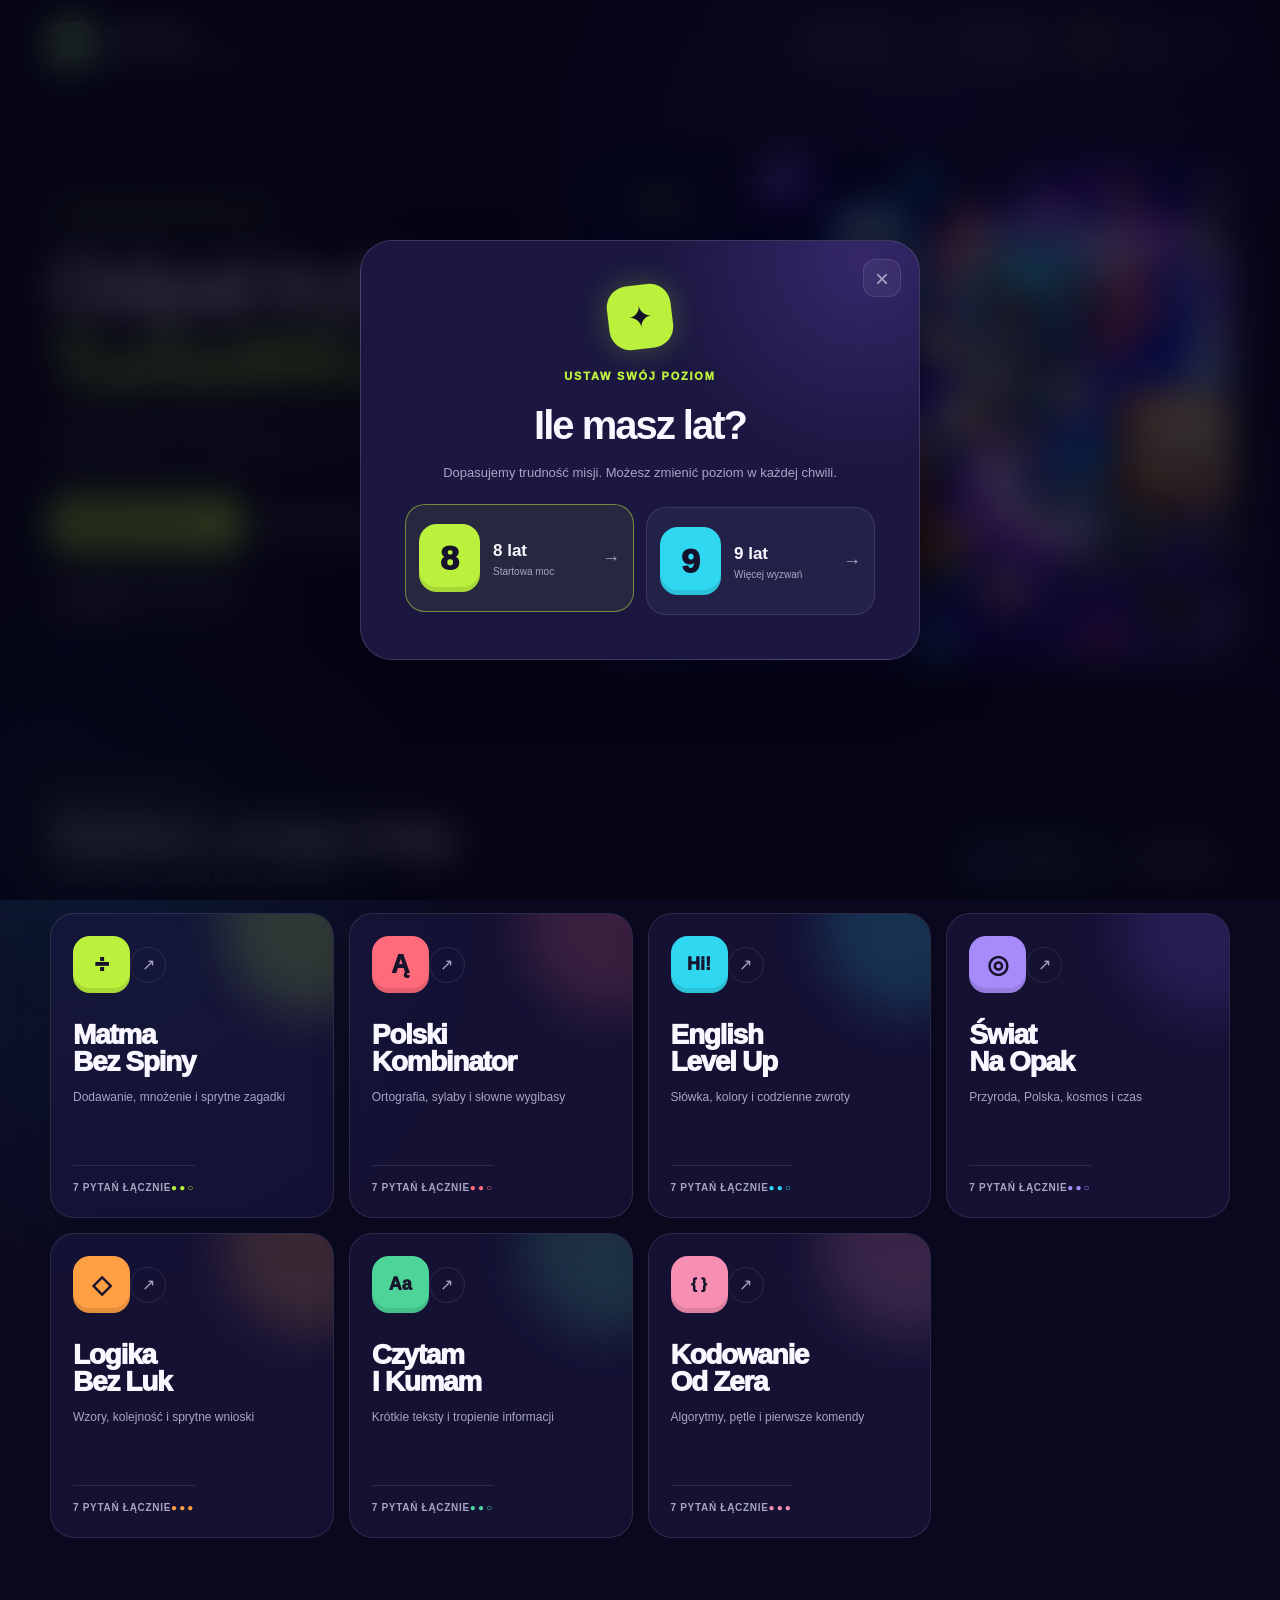
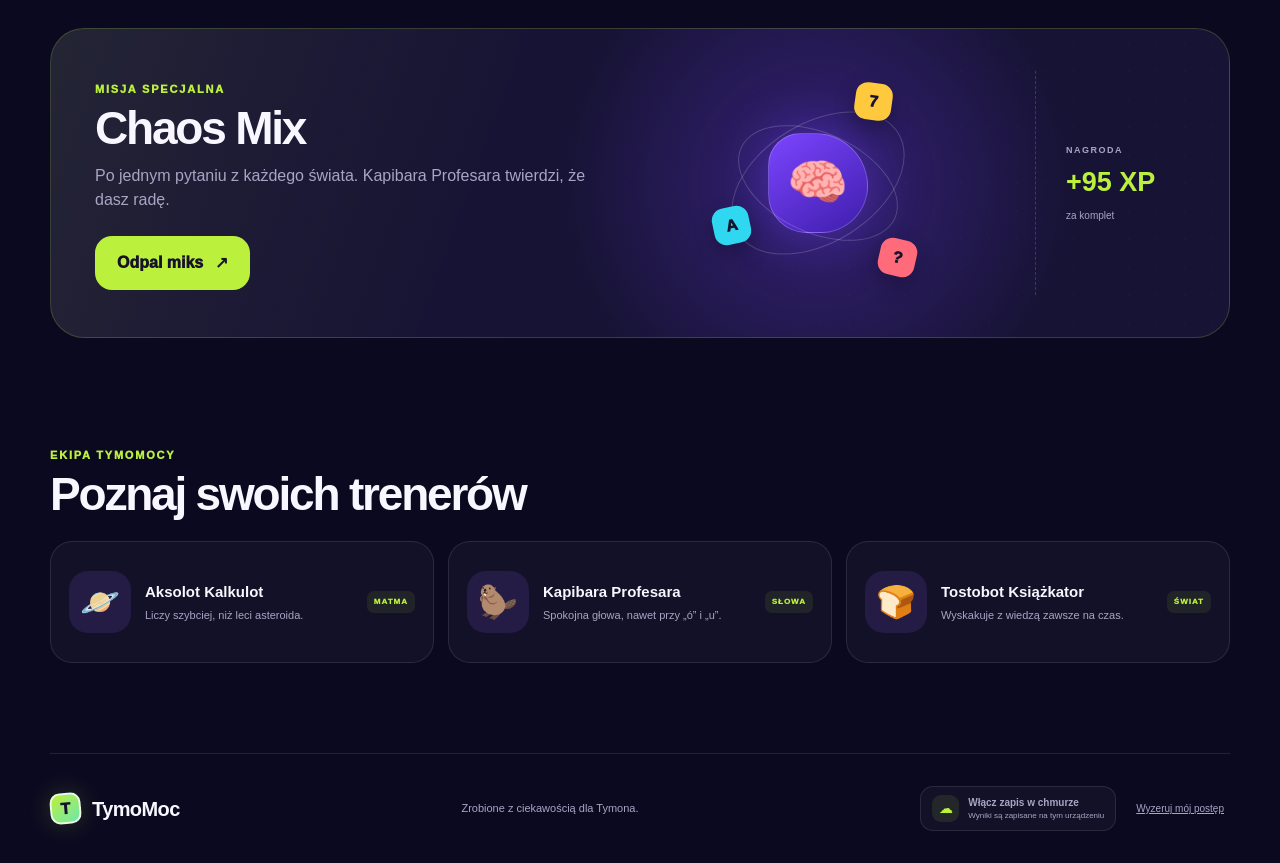
==== commit 8577c964: "Dodaj poziomy i statystyki kategorii" ====
--- a/public/index.html
+++ b/public/index.html
@@ -37,6 +37,10 @@
           <span><strong id="xp-count">0 XP</strong><small>Twój wynik</small></span>
         </div>
 
+        <button class="icon-button level-button" id="levels-toggle" type="button" aria-label="Sprawdź poziomy kategorii i progi XP" aria-haspopup="dialog" aria-expanded="false">
+          <span aria-hidden="true">🏆</span>
+        </button>
+
         <button class="icon-button sync-button" id="sync-toggle" type="button" aria-label="Połącz zapis wyników z chmurą">
           <span id="sync-icon" aria-hidden="true">☁</span>
         </button>
@@ -85,7 +89,7 @@
           <div class="mission-summary-actions">
             <button class="question-count-button" id="question-count-toggle" type="button" aria-haspopup="dialog" aria-expanded="false">
               <span class="question-count-icon" aria-hidden="true">🗂</span>
-              <span><strong id="question-count-total">28 pytań</strong><small>Zobacz bazę pytań</small></span>
+              <span><strong id="question-count-total">49 pytań</strong><small>Zobacz bazę pytań</small></span>
             </button>
             <div class="today-status">
               <span class="pulse-dot" aria-hidden="true"></span>
@@ -125,6 +129,30 @@
             <span class="subject-name">Świat<br />Na Opak</span>
             <span class="subject-desc" id="world-desc">Przyroda, kosmos, geografia i logika</span>
             <span class="card-footer"><span class="subject-question-count">7 pytań łącznie</span><span class="difficulty">●●○</span></span>
+          </button>
+
+          <button class="subject-card subject-logic" type="button" data-subject="logic">
+            <span class="card-glow" aria-hidden="true"></span>
+            <span class="subject-top"><span class="subject-icon">◇</span><span class="card-arrow">↗</span></span>
+            <span class="subject-name">Logika<br />Bez Luk</span>
+            <span class="subject-desc" id="logic-desc">Wzory, szyfry, kolejność i sprytne wnioski</span>
+            <span class="card-footer"><span class="subject-question-count">7 pytań łącznie</span><span class="difficulty">●●●</span></span>
+          </button>
+
+          <button class="subject-card subject-reading" type="button" data-subject="reading">
+            <span class="card-glow" aria-hidden="true"></span>
+            <span class="subject-top"><span class="subject-icon">Aa</span><span class="card-arrow">↗</span></span>
+            <span class="subject-name">Czytam<br />I Kumam</span>
+            <span class="subject-desc" id="reading-desc">Krótkie teksty, tropienie informacji i wnioski</span>
+            <span class="card-footer"><span class="subject-question-count">7 pytań łącznie</span><span class="difficulty">●●○</span></span>
+          </button>
+
+          <button class="subject-card subject-coding" type="button" data-subject="coding">
+            <span class="card-glow" aria-hidden="true"></span>
+            <span class="subject-top"><span class="subject-icon">{ }</span><span class="card-arrow">↗</span></span>
+            <span class="subject-name">Kodowanie<br />Od Zera</span>
+            <span class="subject-desc" id="coding-desc">Algorytmy, pętle, warunki i łapanie błędów</span>
+            <span class="card-footer"><span class="subject-question-count">7 pytań łącznie</span><span class="difficulty">●●●</span></span>
           </button>
         </div>
       </section>
@@ -147,7 +175,7 @@
           </div>
           <div class="daily-reward">
             <small>NAGRODA</small>
-            <strong>+75 XP</strong>
+            <strong>+95 XP</strong>
             <span>za komplet</span>
           </div>
         </div>
@@ -217,6 +245,7 @@
         <span class="kicker">RODZINNA CHMURA</span>
         <h2 id="sync-title">Zapisz wyniki na zawsze</h2>
         <p>Wpisz prywatny kod rodzinny. Wystarczy zrobić to raz na każdym urządzeniu.</p>
+        <div class="sync-code-help"><strong>Skąd wziąć kod?</strong><span>Kod ustala rodzic podczas konfiguracji rodzinnej chmury. Używaj tego samego kodu na każdym urządzeniu — nie publikuj go.</span></div>
         <label class="sync-code-field">
           <span>Kod synchronizacji</span>
           <input id="sync-code-input" name="sync-code" type="text" inputmode="text" autocomplete="off" spellcheck="false" placeholder="TYMO-XXXX-XXXX-XXXX-XXXX" required />
@@ -235,8 +264,26 @@
         <div class="question-count-list" id="question-count-list"></div>
         <div class="question-count-summary">
           <span>Wszystkie kategorie</span>
-          <strong id="question-count-modal-total">28 pytań</strong>
-        </div>
+          <strong id="question-count-modal-total">49 pytań</strong>
+        </div>
+      </div>
+    </div>
+
+    <div class="modal-backdrop" id="levels-modal" role="dialog" aria-modal="true" aria-labelledby="levels-title" hidden>
+      <div class="age-dialog levels-dialog">
+        <button class="modal-close" id="levels-close" type="button" aria-label="Zamknij poziomy kategorii">×</button>
+        <div class="dialog-spark levels-spark" aria-hidden="true">🏆</div>
+        <span class="kicker">ŚCIEŻKA MISTRZA</span>
+        <h2 id="levels-title">Poziomy kategorii</h2>
+        <p id="levels-copy">Każda kategoria zdobywa własny XP. Poziom 15 wymaga regularnego treningu.</p>
+        <div class="category-progress-list" id="category-progress-list"></div>
+        <section class="level-threshold-section" aria-labelledby="level-threshold-title">
+          <div class="level-threshold-heading">
+            <h3 id="level-threshold-title">Ile XP potrzeba?</h3>
+            <span>maksymalnie 15 poziom</span>
+          </div>
+          <div class="level-threshold-grid" id="level-threshold-grid"></div>
+        </section>
       </div>
     </div>
 
--- a/public/styles.css
+++ b/public/styles.css
@@ -237,6 +237,16 @@
   font-size: 21px;
 }
 
+.level-button {
+  border-color: rgba(255, 201, 61, 0.28);
+  background: rgba(255, 201, 61, 0.08);
+}
+
+.level-button:hover {
+  border-color: rgba(255, 201, 61, 0.6);
+  background: rgba(255, 201, 61, 0.14);
+}
+
 .sync-button[data-sync-state="syncing"] span {
   display: inline-block;
   animation: sync-spin 0.9s linear infinite;
@@ -642,6 +652,9 @@
 .subject-polish .card-glow { background: var(--coral); }
 .subject-english .card-glow { background: var(--cyan); }
 .subject-world .card-glow { background: var(--purple); }
+.subject-logic .card-glow { background: #ff9f43; }
+.subject-reading .card-glow { background: #4dd599; }
+.subject-coding .card-glow { background: #f78fb3; }
 
 .subject-top,
 .card-footer {
@@ -668,6 +681,9 @@
 .subject-polish .subject-icon { background: var(--coral); }
 .subject-english .subject-icon { background: var(--cyan); font-size: 18px; }
 .subject-world .subject-icon { background: #a78bfa; }
+.subject-logic .subject-icon { background: #ff9f43; }
+.subject-reading .subject-icon { background: #4dd599; font-size: 18px; }
+.subject-coding .subject-icon { background: #f78fb3; font-size: 15px; }
 
 .card-arrow {
   width: 36px;
@@ -717,6 +733,9 @@
 .subject-polish .difficulty { color: var(--coral); }
 .subject-english .difficulty { color: var(--cyan); }
 .subject-world .difficulty { color: #a78bfa; }
+.subject-logic .difficulty { color: #ff9f43; }
+.subject-reading .difficulty { color: #4dd599; }
+.subject-coding .difficulty { color: #f78fb3; }
 
 .daily {
   padding-block: 48px;
@@ -1156,6 +1175,183 @@
   font-weight: 1000;
 }
 
+.levels-dialog {
+  width: min(900px, 100%);
+  max-height: calc(100dvh - 36px);
+  overflow-y: auto;
+}
+
+.levels-spark {
+  background: var(--yellow);
+  box-shadow: 0 0 30px rgba(255, 201, 61, 0.28);
+}
+
+.category-progress-list {
+  display: grid;
+  grid-template-columns: 1fr 1fr;
+  gap: 10px;
+  text-align: left;
+}
+
+.category-progress-card {
+  padding: 15px;
+  border: 1px solid var(--line);
+  border-radius: 19px;
+  background: rgba(255, 255, 255, 0.035);
+}
+
+.category-progress-heading {
+  display: grid;
+  grid-template-columns: 42px 1fr auto;
+  align-items: center;
+  gap: 10px;
+}
+
+.category-progress-icon {
+  width: 42px;
+  height: 42px;
+  display: grid;
+  place-items: center;
+  border-radius: 13px;
+  color: #15122d;
+  background: var(--subject-color);
+  font-size: 14px;
+  font-weight: 1000;
+}
+
+.category-progress-heading strong,
+.category-progress-heading small {
+  display: block;
+}
+
+.category-progress-heading strong { font-size: 13px; }
+
+.category-progress-heading small {
+  margin-top: 2px;
+  color: var(--muted);
+  font-size: 9px;
+}
+
+.category-progress-heading b {
+  padding: 6px 8px;
+  border: 1px solid var(--subject-color);
+  border-radius: 9px;
+  color: var(--subject-color);
+  font-size: 9px;
+  white-space: nowrap;
+}
+
+.category-level-track {
+  height: 7px;
+  margin-top: 12px;
+  border-radius: 99px;
+  background: rgba(255, 255, 255, 0.08);
+  overflow: hidden;
+}
+
+.category-level-track span {
+  height: 100%;
+  display: block;
+  border-radius: inherit;
+  background: linear-gradient(90deg, var(--subject-color), #fff5a8);
+}
+
+.category-level-meta {
+  display: flex;
+  justify-content: space-between;
+  margin-top: 6px;
+  color: var(--muted);
+  font-size: 8px;
+  font-weight: 800;
+}
+
+.answer-stat-grid {
+  display: grid;
+  grid-template-columns: 1fr 1fr;
+  gap: 7px;
+  margin-top: 11px;
+}
+
+.answer-stat-grid > span {
+  padding: 8px 9px;
+  border-radius: 11px;
+  background: rgba(255, 255, 255, 0.04);
+}
+
+.answer-stat-grid strong,
+.answer-stat-grid small {
+  display: block;
+}
+
+.answer-stat-grid strong { font-size: 11px; }
+
+.answer-stat-grid small {
+  margin-top: 2px;
+  color: var(--muted);
+  font-size: 8px;
+}
+
+.answer-stat-good strong { color: #73efaa; }
+.answer-stat-wrong strong { color: var(--coral); }
+
+.level-threshold-section {
+  margin-top: 16px;
+  padding: 17px;
+  border: 1px solid rgba(255, 201, 61, 0.2);
+  border-radius: 20px;
+  text-align: left;
+  background: rgba(255, 201, 61, 0.045);
+}
+
+.level-threshold-heading {
+  display: flex;
+  align-items: center;
+  justify-content: space-between;
+  gap: 15px;
+  margin-bottom: 12px;
+}
+
+.level-threshold-heading h3 {
+  margin: 0;
+  font-size: 18px;
+}
+
+.level-threshold-heading span {
+  color: var(--muted);
+  font-size: 9px;
+  font-weight: 800;
+  text-transform: uppercase;
+}
+
+.level-threshold-grid {
+  display: grid;
+  grid-template-columns: repeat(5, 1fr);
+  gap: 7px;
+}
+
+.level-threshold-item {
+  display: grid;
+  gap: 3px;
+  padding: 9px;
+  border-radius: 11px;
+  background: rgba(255, 255, 255, 0.045);
+}
+
+.level-threshold-item span {
+  color: var(--muted);
+  font-size: 8px;
+  text-transform: uppercase;
+}
+
+.level-threshold-item strong {
+  color: var(--yellow);
+  font-size: 11px;
+}
+
+.level-threshold-item.final {
+  background: linear-gradient(135deg, rgba(255, 201, 61, 0.2), rgba(187, 240, 60, 0.1));
+}
+
 .sync-cloud {
   color: #101329;
   background: var(--cyan);
@@ -1166,6 +1362,28 @@
   gap: 8px;
   margin: 0 auto 14px;
   text-align: left;
+}
+
+.sync-code-help {
+  display: grid;
+  gap: 3px;
+  margin: -10px auto 16px;
+  padding: 11px 13px;
+  border: 1px solid rgba(48, 215, 240, 0.2);
+  border-radius: 13px;
+  text-align: left;
+  background: rgba(48, 215, 240, 0.055);
+}
+
+.sync-code-help strong {
+  color: var(--cyan);
+  font-size: 10px;
+}
+
+.sync-code-help span {
+  color: var(--muted);
+  font-size: 9px;
+  line-height: 1.45;
 }
 
 .sync-code-field > span {
@@ -1402,6 +1620,30 @@
   font-size: clamp(26px, 4.7vw, 41px);
   line-height: 1.12;
   letter-spacing: -1.5px;
+}
+
+.reading-passage {
+  max-width: 720px;
+  margin: 15px auto 17px;
+  padding: 17px 19px;
+  border: 1px solid rgba(77, 213, 153, 0.22);
+  border-radius: 17px;
+  text-align: left;
+  background: rgba(77, 213, 153, 0.07);
+}
+
+.reading-passage span {
+  color: #73efaa;
+  font-size: 8px;
+  font-weight: 1000;
+  letter-spacing: 1px;
+}
+
+.reading-passage p {
+  margin: 7px 0 0;
+  color: #e8e6f5;
+  font-size: 13px;
+  line-height: 1.6;
 }
 
 .answers-grid {
@@ -1650,6 +1892,11 @@
     display: none;
   }
 
+  .level-button {
+    display: grid;
+    place-items: center;
+  }
+
   .brand-mark {
     width: 38px;
     height: 38px;
@@ -1799,6 +2046,19 @@
 
   .question-count-row b {
     grid-column: 2;
+  }
+
+  .category-progress-list {
+    grid-template-columns: 1fr;
+  }
+
+  .level-threshold-grid {
+    grid-template-columns: repeat(3, 1fr);
+  }
+
+  .level-threshold-heading {
+    align-items: flex-start;
+    flex-direction: column;
   }
 
   .age-options {
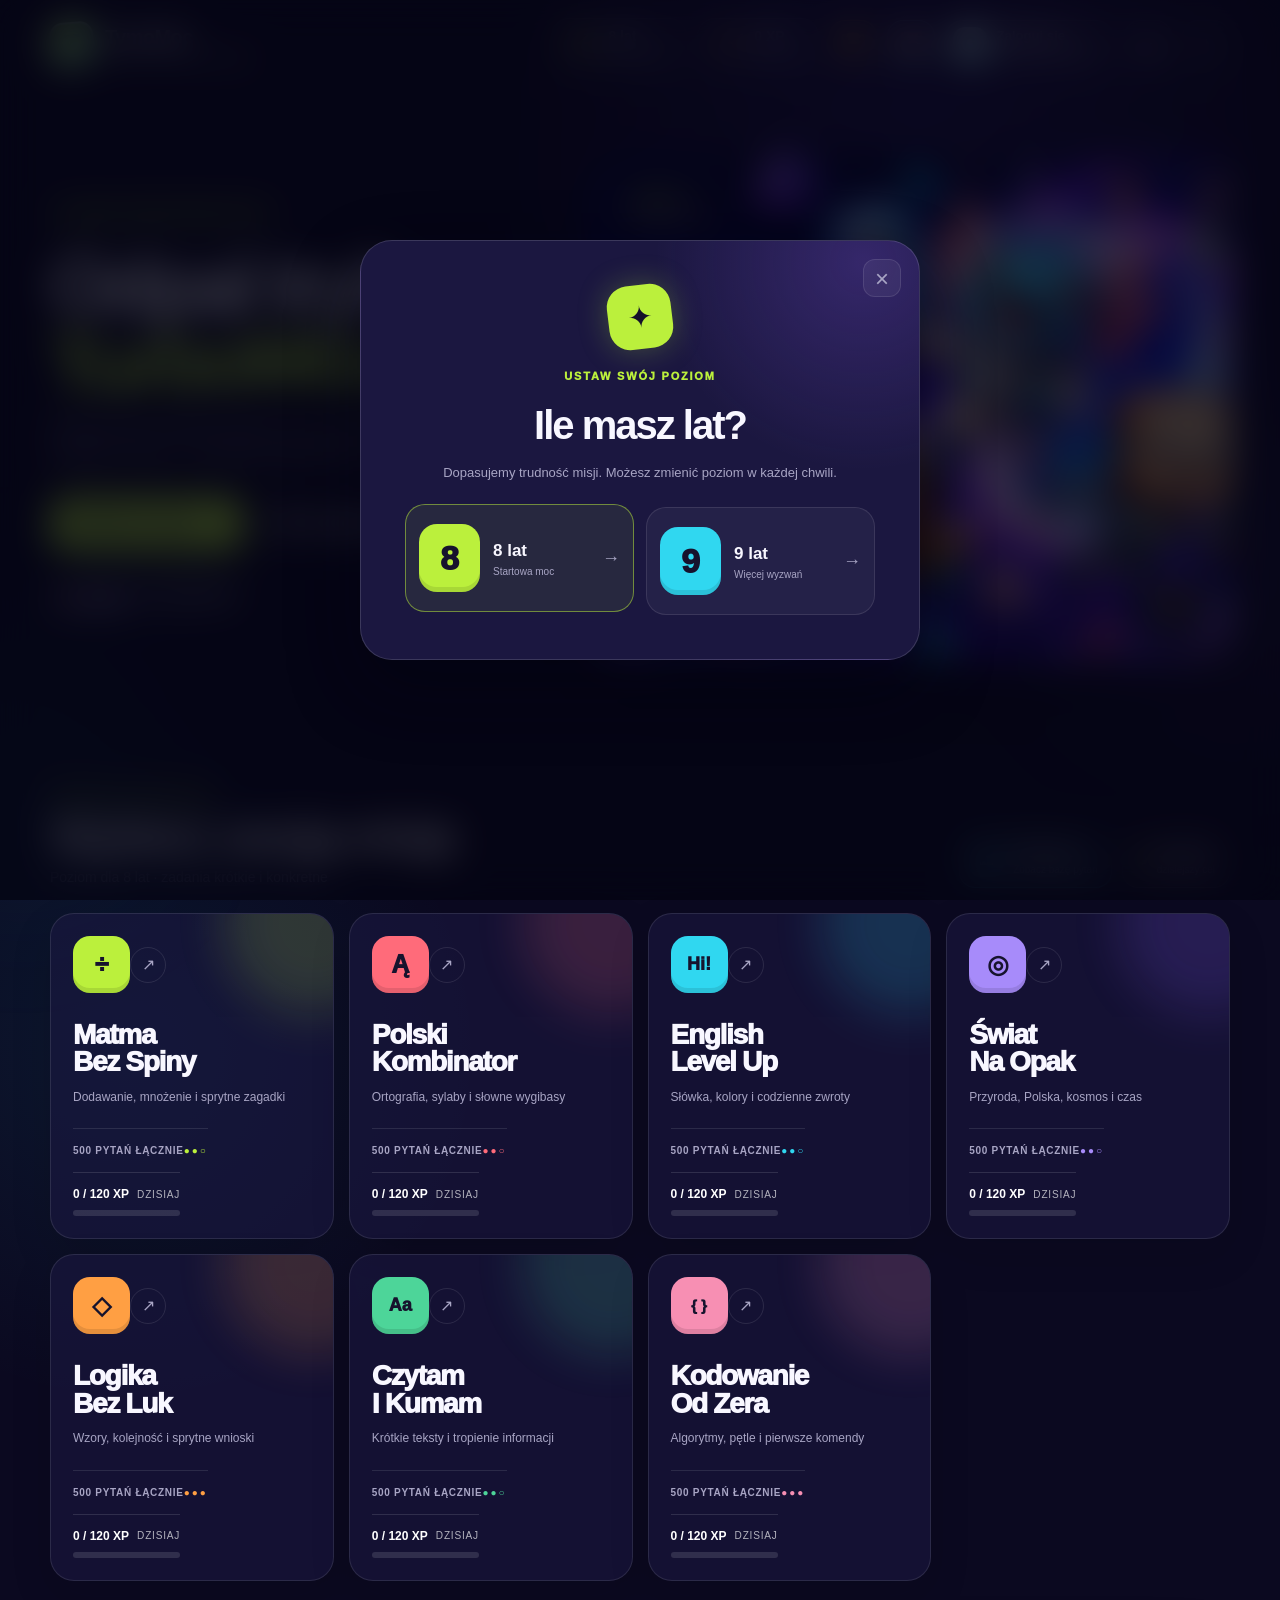
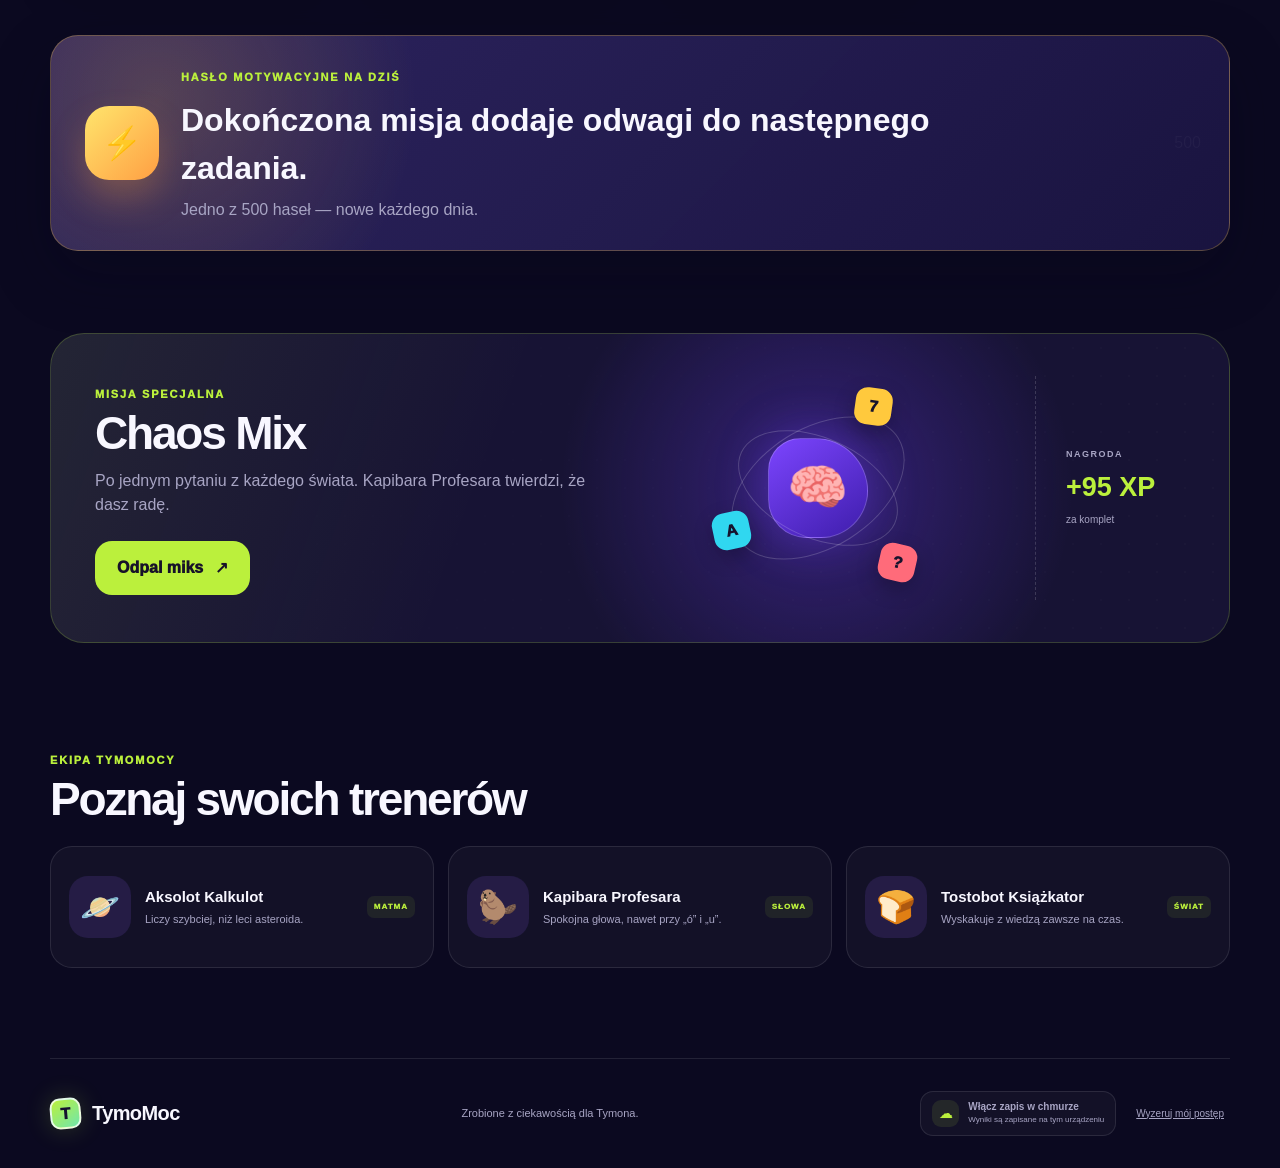
==== commit d3f4a886: "Rozbuduj pytania historie i konta" ====
--- a/public/index.html
+++ b/public/index.html
@@ -10,6 +10,7 @@
     />
     <title>TymoMoc — nauka w trybie turbo</title>
     <link rel="stylesheet" href="styles.css" />
+    <script src="https://accounts.google.com/gsi/client" async defer></script>
   </head>
   <body>
     <a class="skip-link" href="#misje">Przejdź do misji</a>
@@ -39,6 +40,19 @@
 
         <button class="icon-button level-button" id="levels-toggle" type="button" aria-label="Sprawdź poziomy kategorii i progi XP" aria-haspopup="dialog" aria-expanded="false">
           <span aria-hidden="true">🏆</span>
+        </button>
+
+        <button class="icon-button history-button" id="history-toggle" type="button" aria-label="Sprawdź historię nauki" aria-haspopup="dialog" aria-expanded="false">
+          <span aria-hidden="true">📅</span>
+        </button>
+
+        <button class="icon-button admin-button" id="admin-toggle" type="button" aria-label="Otwórz panel administratora" aria-haspopup="dialog" aria-expanded="false" hidden>
+          <span aria-hidden="true">🛡</span>
+        </button>
+
+        <button class="account-button" id="account-toggle" type="button" aria-label="Zaloguj się kontem Google" aria-haspopup="dialog" aria-expanded="false">
+          <span class="account-avatar" id="account-avatar" aria-hidden="true">G</span>
+          <span><strong id="account-name">Zaloguj się</strong><small id="account-status">Konto Google</small></span>
         </button>
 
         <button class="icon-button sync-button" id="sync-toggle" type="button" aria-label="Połącz zapis wyników z chmurą">
@@ -89,7 +103,7 @@
           <div class="mission-summary-actions">
             <button class="question-count-button" id="question-count-toggle" type="button" aria-haspopup="dialog" aria-expanded="false">
               <span class="question-count-icon" aria-hidden="true">🗂</span>
-              <span><strong id="question-count-total">49 pytań</strong><small>Zobacz bazę pytań</small></span>
+              <span><strong id="question-count-total">3500 pytań</strong><small>Zobacz bazę pytań</small></span>
             </button>
             <div class="today-status">
               <span class="pulse-dot" aria-hidden="true"></span>
@@ -104,7 +118,8 @@
             <span class="subject-top"><span class="subject-icon">÷</span><span class="card-arrow">↗</span></span>
             <span class="subject-name">Matma<br />Bez Spiny</span>
             <span class="subject-desc" id="math-desc">Dodawanie, mnożenie i sprytne zagadki</span>
-            <span class="card-footer"><span class="subject-question-count">7 pytań łącznie</span><span class="difficulty">●●○</span></span>
+            <span class="card-footer"><span class="subject-question-count">500 pytań łącznie</span><span class="difficulty">●●○</span></span>
+            <span class="category-daily-goal"><span><b data-daily-xp>0 / 120 XP</b><small>dzisiaj</small></span><span class="daily-goal-track"><i data-daily-bar></i></span></span>
           </button>
 
           <button class="subject-card subject-polish" type="button" data-subject="polish">
@@ -112,7 +127,8 @@
             <span class="subject-top"><span class="subject-icon">Ą</span><span class="card-arrow">↗</span></span>
             <span class="subject-name">Polski<br />Kombinator</span>
             <span class="subject-desc" id="polish-desc">Ortografia, części mowy i słowne wygibasy</span>
-            <span class="card-footer"><span class="subject-question-count">7 pytań łącznie</span><span class="difficulty">●●○</span></span>
+            <span class="card-footer"><span class="subject-question-count">500 pytań łącznie</span><span class="difficulty">●●○</span></span>
+            <span class="category-daily-goal"><span><b data-daily-xp>0 / 120 XP</b><small>dzisiaj</small></span><span class="daily-goal-track"><i data-daily-bar></i></span></span>
           </button>
 
           <button class="subject-card subject-english" type="button" data-subject="english">
@@ -120,7 +136,8 @@
             <span class="subject-top"><span class="subject-icon">Hi!</span><span class="card-arrow">↗</span></span>
             <span class="subject-name">English<br />Level Up</span>
             <span class="subject-desc" id="english-desc">Słówka, zdania i codzienne zwroty</span>
-            <span class="card-footer"><span class="subject-question-count">7 pytań łącznie</span><span class="difficulty">●●○</span></span>
+            <span class="card-footer"><span class="subject-question-count">500 pytań łącznie</span><span class="difficulty">●●○</span></span>
+            <span class="category-daily-goal"><span><b data-daily-xp>0 / 120 XP</b><small>dzisiaj</small></span><span class="daily-goal-track"><i data-daily-bar></i></span></span>
           </button>
 
           <button class="subject-card subject-world" type="button" data-subject="world">
@@ -128,7 +145,8 @@
             <span class="subject-top"><span class="subject-icon">◎</span><span class="card-arrow">↗</span></span>
             <span class="subject-name">Świat<br />Na Opak</span>
             <span class="subject-desc" id="world-desc">Przyroda, kosmos, geografia i logika</span>
-            <span class="card-footer"><span class="subject-question-count">7 pytań łącznie</span><span class="difficulty">●●○</span></span>
+            <span class="card-footer"><span class="subject-question-count">500 pytań łącznie</span><span class="difficulty">●●○</span></span>
+            <span class="category-daily-goal"><span><b data-daily-xp>0 / 120 XP</b><small>dzisiaj</small></span><span class="daily-goal-track"><i data-daily-bar></i></span></span>
           </button>
 
           <button class="subject-card subject-logic" type="button" data-subject="logic">
@@ -136,7 +154,8 @@
             <span class="subject-top"><span class="subject-icon">◇</span><span class="card-arrow">↗</span></span>
             <span class="subject-name">Logika<br />Bez Luk</span>
             <span class="subject-desc" id="logic-desc">Wzory, szyfry, kolejność i sprytne wnioski</span>
-            <span class="card-footer"><span class="subject-question-count">7 pytań łącznie</span><span class="difficulty">●●●</span></span>
+            <span class="card-footer"><span class="subject-question-count">500 pytań łącznie</span><span class="difficulty">●●●</span></span>
+            <span class="category-daily-goal"><span><b data-daily-xp>0 / 120 XP</b><small>dzisiaj</small></span><span class="daily-goal-track"><i data-daily-bar></i></span></span>
           </button>
 
           <button class="subject-card subject-reading" type="button" data-subject="reading">
@@ -144,7 +163,8 @@
             <span class="subject-top"><span class="subject-icon">Aa</span><span class="card-arrow">↗</span></span>
             <span class="subject-name">Czytam<br />I Kumam</span>
             <span class="subject-desc" id="reading-desc">Krótkie teksty, tropienie informacji i wnioski</span>
-            <span class="card-footer"><span class="subject-question-count">7 pytań łącznie</span><span class="difficulty">●●○</span></span>
+            <span class="card-footer"><span class="subject-question-count">500 pytań łącznie</span><span class="difficulty">●●○</span></span>
+            <span class="category-daily-goal"><span><b data-daily-xp>0 / 120 XP</b><small>dzisiaj</small></span><span class="daily-goal-track"><i data-daily-bar></i></span></span>
           </button>
 
           <button class="subject-card subject-coding" type="button" data-subject="coding">
@@ -152,8 +172,20 @@
             <span class="subject-top"><span class="subject-icon">{ }</span><span class="card-arrow">↗</span></span>
             <span class="subject-name">Kodowanie<br />Od Zera</span>
             <span class="subject-desc" id="coding-desc">Algorytmy, pętle, warunki i łapanie błędów</span>
-            <span class="card-footer"><span class="subject-question-count">7 pytań łącznie</span><span class="difficulty">●●●</span></span>
-          </button>
+            <span class="card-footer"><span class="subject-question-count">500 pytań łącznie</span><span class="difficulty">●●●</span></span>
+            <span class="category-daily-goal"><span><b data-daily-xp>0 / 120 XP</b><small>dzisiaj</small></span><span class="daily-goal-track"><i data-daily-bar></i></span></span>
+          </button>
+        </div>
+      </section>
+
+      <section class="motivation shell" aria-labelledby="motivation-title">
+        <div class="motivation-card">
+          <span class="motivation-icon" aria-hidden="true">⚡</span>
+          <div>
+            <span class="kicker">HASŁO MOTYWACYJNE NA DZIŚ</span>
+            <h2 id="motivation-title">TurboMózg rośnie od każdej próby.</h2>
+            <p>Jedno z 500 haseł — nowe każdego dnia.</p>
+          </div>
         </div>
       </section>
 
@@ -264,7 +296,7 @@
         <div class="question-count-list" id="question-count-list"></div>
         <div class="question-count-summary">
           <span>Wszystkie kategorie</span>
-          <strong id="question-count-modal-total">49 pytań</strong>
+          <strong id="question-count-modal-total">3500 pytań</strong>
         </div>
       </div>
     </div>
@@ -287,6 +319,56 @@
       </div>
     </div>
 
+    <div class="modal-backdrop" id="history-modal" role="dialog" aria-modal="true" aria-labelledby="history-title" hidden>
+      <div class="age-dialog history-dialog">
+        <button class="modal-close" id="history-close" type="button" aria-label="Zamknij historię nauki">×</button>
+        <div class="dialog-spark history-spark" aria-hidden="true">📅</div>
+        <span class="kicker">DZIENNIK TYMOMOCY</span>
+        <h2 id="history-title">Historia nauki</h2>
+        <p id="history-copy">Tutaj zobaczysz, kiedy Tymon ćwiczył, ile zrobił misji i ile zdobył XP.</p>
+        <div class="history-summary" id="history-summary"></div>
+        <div class="history-list" id="history-list"></div>
+      </div>
+    </div>
+
+    <div class="modal-backdrop auth-backdrop" id="auth-modal" role="dialog" aria-modal="true" aria-labelledby="auth-title" hidden>
+      <div class="age-dialog auth-dialog">
+        <button class="modal-close" id="auth-close" type="button" aria-label="Zamknij logowanie">×</button>
+        <div class="dialog-spark auth-spark" aria-hidden="true">G</div>
+        <span class="kicker">BEZPIECZNE KONTO</span>
+        <h2 id="auth-title">Zaloguj się jednym kliknięciem</h2>
+        <p id="auth-copy">Użyj konta Google. Nowe konto zacznie działać po akceptacji administratora.</p>
+        <div class="google-signin-slot" id="google-signin"></div>
+        <div class="auth-message" id="auth-message" hidden></div>
+        <button class="ghost-button auth-refresh" id="auth-refresh" type="button" hidden>Sprawdź, czy konto zaakceptowano</button>
+        <small class="auth-privacy">Nie zapisujemy hasła Google. Otrzymujemy tylko imię, adres e-mail i zdjęcie profilowe.</small>
+      </div>
+    </div>
+
+    <div class="modal-backdrop" id="account-modal" role="dialog" aria-modal="true" aria-labelledby="account-title" hidden>
+      <div class="age-dialog account-dialog">
+        <button class="modal-close" id="account-close" type="button" aria-label="Zamknij informacje o koncie">×</button>
+        <div class="account-profile">
+          <span class="account-profile-avatar" id="account-profile-avatar">G</span>
+          <div><span class="kicker">TWOJE KONTO</span><h2 id="account-title">Konto Google</h2><p id="account-email"></p></div>
+        </div>
+        <div class="account-state" id="account-state"></div>
+        <button class="danger-button" id="logout-button" type="button">Wyloguj się</button>
+      </div>
+    </div>
+
+    <div class="modal-backdrop" id="admin-modal" role="dialog" aria-modal="true" aria-labelledby="admin-title" hidden>
+      <div class="age-dialog admin-dialog">
+        <button class="modal-close" id="admin-close" type="button" aria-label="Zamknij panel administratora">×</button>
+        <div class="dialog-spark admin-spark" aria-hidden="true">🛡</div>
+        <span class="kicker">PANEL RODZICA</span>
+        <h2 id="admin-title">Użytkownicy TymoMocy</h2>
+        <p>Nowe konta wymagają Twojej zgody. Blokada natychmiast wyloguje użytkownika i uniemożliwi kolejne logowanie.</p>
+        <div class="admin-summary" id="admin-summary"></div>
+        <div class="admin-users" id="admin-users"></div>
+      </div>
+    </div>
+
     <div class="quiz-overlay" id="quiz-overlay" role="dialog" aria-modal="true" aria-labelledby="question-title" hidden>
       <div class="quiz-shell">
         <button class="quiz-close" id="quiz-close" type="button" aria-label="Zamknij misję">×</button>
@@ -310,6 +392,7 @@
     <div class="toast" id="toast" role="status" aria-live="polite"></div>
     <div class="confetti-layer" id="confetti" aria-hidden="true"></div>
 
+    <script src="content.js"></script>
     <script src="app.js"></script>
   </body>
 </html>
--- a/public/styles.css
+++ b/public/styles.css
@@ -1644,6 +1644,336 @@
   color: #e8e6f5;
   font-size: 13px;
   line-height: 1.6;
+}
+
+/* Daily goals, history, accounts and administration */
+.history-button {
+  color: #8be9fd;
+  border-color: rgba(139, 233, 253, 0.42);
+  background: rgba(48, 215, 240, 0.1);
+}
+
+.admin-button {
+  color: #ffc93d;
+  border-color: rgba(255, 201, 61, 0.5);
+  background: rgba(255, 201, 61, 0.12);
+}
+
+.account-button {
+  min-height: 48px;
+  display: inline-flex;
+  align-items: center;
+  gap: 10px;
+  padding: 6px 13px 6px 7px;
+  color: var(--white);
+  border: 1px solid rgba(255, 255, 255, 0.14);
+  border-radius: 18px;
+  background: rgba(255, 255, 255, 0.06);
+  cursor: pointer;
+}
+
+.account-button > span:last-child {
+  display: grid;
+  text-align: left;
+  line-height: 1.1;
+}
+
+.account-button strong {
+  max-width: 132px;
+  overflow: hidden;
+  text-overflow: ellipsis;
+  white-space: nowrap;
+  font-size: 0.82rem;
+}
+
+.account-button small {
+  margin-top: 4px;
+  color: var(--muted);
+  font-size: 0.65rem;
+}
+
+.account-avatar,
+.account-profile-avatar,
+.admin-user-avatar {
+  display: grid;
+  place-items: center;
+  flex: 0 0 auto;
+  color: #15112f;
+  font-weight: 1000;
+  background: linear-gradient(135deg, #fff, #8be9fd);
+  box-shadow: 0 7px 18px rgba(48, 215, 240, 0.22);
+}
+
+.account-avatar {
+  width: 34px;
+  height: 34px;
+  border-radius: 12px;
+}
+
+.category-daily-goal {
+  display: grid;
+  gap: 7px;
+  margin-top: 14px;
+  padding-top: 12px;
+  border-top: 1px solid rgba(255, 255, 255, 0.12);
+}
+
+.category-daily-goal > span:first-child {
+  display: flex;
+  align-items: center;
+  justify-content: space-between;
+  gap: 8px;
+}
+
+.category-daily-goal b {
+  font-family: var(--font-display);
+  color: #fff;
+  font-size: 0.75rem;
+}
+
+.category-daily-goal small {
+  color: rgba(255, 255, 255, 0.68);
+  font-size: 0.63rem;
+  text-transform: uppercase;
+  letter-spacing: 0.08em;
+}
+
+.daily-goal-track {
+  height: 6px;
+  overflow: hidden;
+  border-radius: 99px;
+  background: rgba(255, 255, 255, 0.12);
+}
+
+.daily-goal-track i {
+  display: block;
+  width: 0;
+  height: 100%;
+  border-radius: inherit;
+  background: linear-gradient(90deg, rgba(255,255,255,.7), #fff);
+  box-shadow: 0 0 12px rgba(255,255,255,.35);
+  transition: width 0.35s ease;
+}
+
+.subject-card.daily-goal-done .category-daily-goal b::after {
+  content: " ✓";
+  color: var(--yellow);
+}
+
+.motivation {
+  padding-top: 12px;
+  padding-bottom: 34px;
+}
+
+.motivation-card {
+  position: relative;
+  overflow: hidden;
+  display: flex;
+  align-items: center;
+  gap: 22px;
+  min-height: 150px;
+  padding: 28px 34px;
+  border: 1px solid rgba(255, 201, 61, 0.28);
+  border-radius: 28px;
+  background:
+    radial-gradient(circle at 9% 30%, rgba(255, 201, 61, 0.2), transparent 24%),
+    linear-gradient(135deg, rgba(50, 39, 105, 0.88), rgba(27, 22, 67, 0.9));
+  box-shadow: 0 24px 60px rgba(7, 5, 28, 0.3);
+}
+
+.motivation-card::after {
+  content: "500";
+  position: absolute;
+  right: 28px;
+  color: rgba(255, 255, 255, 0.035);
+  font: 1000 6rem/1 var(--font-display);
+}
+
+.motivation-icon {
+  display: grid;
+  place-items: center;
+  flex: 0 0 74px;
+  width: 74px;
+  height: 74px;
+  border-radius: 24px;
+  color: #201736;
+  background: linear-gradient(135deg, #ffe56c, #ff9f43);
+  font-size: 2rem;
+  box-shadow: 0 18px 34px rgba(255, 159, 67, 0.28);
+}
+
+.motivation-card h2 {
+  position: relative;
+  z-index: 1;
+  max-width: 760px;
+  margin: 8px 0 6px;
+  font-size: clamp(1.3rem, 2.5vw, 2rem);
+}
+
+.motivation-card p { margin: 0; color: var(--muted); }
+
+.history-dialog,
+.admin-dialog {
+  width: min(980px, calc(100vw - 32px));
+  max-height: min(90vh, 900px);
+  overflow-y: auto;
+}
+
+.history-summary,
+.admin-summary {
+  display: grid;
+  grid-template-columns: repeat(4, 1fr);
+  gap: 10px;
+  margin: 24px 0;
+}
+
+.history-summary span,
+.admin-summary span {
+  display: grid;
+  gap: 4px;
+  padding: 15px;
+  border: 1px solid rgba(255, 255, 255, 0.1);
+  border-radius: 16px;
+  background: rgba(255, 255, 255, 0.045);
+}
+
+.history-summary strong,
+.admin-summary strong { color: var(--yellow); font: 900 1.25rem var(--font-display); }
+.history-summary small,
+.admin-summary small { color: var(--muted); font-size: 0.68rem; }
+
+.history-list,
+.admin-users { display: grid; gap: 14px; text-align: left; }
+
+.history-day {
+  overflow: hidden;
+  border: 1px solid rgba(255, 255, 255, 0.1);
+  border-radius: 20px;
+  background: rgba(255, 255, 255, 0.035);
+}
+
+.history-day-heading {
+  display: flex;
+  justify-content: space-between;
+  gap: 15px;
+  padding: 15px 18px;
+  background: rgba(255, 255, 255, 0.05);
+  text-transform: capitalize;
+}
+
+.history-day-heading span { color: var(--muted); font-size: .75rem; }
+
+.history-category-row {
+  display: grid;
+  grid-template-columns: auto 1fr auto;
+  align-items: center;
+  gap: 14px;
+  padding: 13px 18px;
+  border-top: 1px solid rgba(255, 255, 255, 0.075);
+}
+
+.history-category-icon {
+  display: grid;
+  place-items: center;
+  width: 38px;
+  height: 38px;
+  border-radius: 12px;
+  color: #191330;
+  background: var(--subject-color);
+  font-weight: 1000;
+}
+
+.history-category-copy,
+.history-category-xp { display: grid; gap: 4px; }
+.history-category-copy small,
+.history-category-xp small { color: var(--muted); font-size: .68rem; }
+.history-category-xp { text-align: right; }
+.history-category-xp strong { color: var(--subject-color); }
+
+.history-empty {
+  display: grid;
+  place-items: center;
+  gap: 8px;
+  padding: 40px 20px;
+  text-align: center;
+  border: 1px dashed rgba(255, 255, 255, .16);
+  border-radius: 20px;
+  color: var(--muted);
+}
+.history-empty span { font-size: 2rem; }
+.history-empty p { margin: 0; }
+
+.auth-dialog { width: min(520px, calc(100vw - 32px)); }
+.auth-backdrop { backdrop-filter: blur(18px); }
+.auth-spark { color: #4285f4; background: #fff; font-weight: 1000; }
+.google-signin-slot { display: flex; justify-content: center; min-height: 44px; margin: 24px auto 14px; }
+.auth-message { margin: 14px 0; padding: 13px 15px; border-radius: 14px; font-weight: 750; }
+.auth-message.info { color: #bdeeff; background: rgba(48, 215, 240, .1); }
+.auth-message.success { color: #aaffce; background: rgba(77, 213, 153, .1); }
+.auth-message.warning { color: #ffe58f; background: rgba(255, 201, 61, .12); }
+.auth-message.error { color: #ffb0b8; background: rgba(255, 107, 122, .12); }
+.auth-refresh { width: 100%; justify-content: center; margin-top: 4px; }
+.auth-privacy { display: block; margin-top: 18px; color: var(--muted); line-height: 1.5; }
+
+.account-profile { display: flex; align-items: center; gap: 18px; text-align: left; }
+.account-profile-avatar { width: 70px; height: 70px; border-radius: 22px; font-size: 1.5rem; }
+.account-profile h2 { margin: 5px 0; }
+.account-profile p { margin: 0; }
+.account-state { margin: 24px 0; padding: 15px; border-radius: 16px; background: rgba(255,255,255,.05); }
+.account-state.approved { color: #aaffce; }
+.account-state.pending { color: #ffe58f; }
+.danger-button {
+  width: 100%;
+  padding: 13px 18px;
+  border: 1px solid rgba(255, 107, 122, .4);
+  border-radius: 14px;
+  color: #ffb0b8;
+  background: rgba(255, 107, 122, .1);
+  cursor: pointer;
+  font-weight: 850;
+}
+
+.admin-user-card {
+  display: grid;
+  grid-template-columns: auto minmax(180px, 1fr) auto auto;
+  align-items: center;
+  gap: 14px;
+  padding: 15px;
+  border: 1px solid rgba(255,255,255,.1);
+  border-radius: 18px;
+  background: rgba(255,255,255,.035);
+}
+.admin-user-avatar { width: 42px; height: 42px; border-radius: 13px; }
+.admin-user-copy { display: grid; gap: 3px; min-width: 0; }
+.admin-user-copy small { color: #d8d4ed; }
+.admin-user-copy em { color: var(--muted); font: normal .64rem/1.4 var(--font-body); }
+.admin-user-status { padding: 7px 10px; border-radius: 99px; font-size: .65rem; font-weight: 900; text-transform: uppercase; }
+.admin-user-status.pending { color: #ffe58f; background: rgba(255,201,61,.12); }
+.admin-user-status.approved { color: #aaffce; background: rgba(77,213,153,.12); }
+.admin-user-status.banned { color: #ffb0b8; background: rgba(255,107,122,.12); }
+.admin-user-actions { display: flex; flex-wrap: wrap; justify-content: flex-end; gap: 7px; }
+.admin-user-actions button { padding: 9px 11px; border: 0; border-radius: 10px; color: #17122f; background: var(--lime); cursor: pointer; font-weight: 900; }
+.admin-user-actions button.danger { color: #fff; background: #b84458; }
+.admin-loading { padding: 30px; text-align: center; color: var(--muted); }
+
+@media (max-width: 820px) {
+  .account-button > span:last-child { display: none; }
+  .account-button { padding: 6px; border-radius: 14px; }
+  .history-summary,
+  .admin-summary { grid-template-columns: repeat(2, 1fr); }
+  .admin-user-card { grid-template-columns: auto 1fr; }
+  .admin-user-status { justify-self: start; }
+  .admin-user-actions { justify-content: flex-start; }
+}
+
+@media (max-width: 560px) {
+  .motivation-card { align-items: flex-start; padding: 24px 20px; }
+  .motivation-icon { width: 52px; height: 52px; flex-basis: 52px; border-radius: 17px; font-size: 1.35rem; }
+  .motivation-card::after { display: none; }
+  .history-category-row { grid-template-columns: auto 1fr; }
+  .history-category-xp { grid-column: 2; text-align: left; }
+  .top-actions .history-button,
+  .top-actions .admin-button { display: inline-grid; }
 }
 
 .answers-grid {
@@ -2132,3 +2462,23 @@
     transition-duration: 0.01ms !important;
   }
 }
+
+@media (max-width: 680px) {
+  .topbar { gap: 8px; }
+
+  .top-actions .history-button,
+  .top-actions .admin-button {
+    display: grid;
+    place-items: center;
+    width: 42px;
+    height: 42px;
+  }
+
+  .top-actions { gap: 4px; }
+  .level-button { width: 42px; height: 42px; }
+  .account-avatar { width: 32px; height: 32px; }
+}
+
+@media (max-width: 360px) {
+  .brand strong { display: none; }
+}
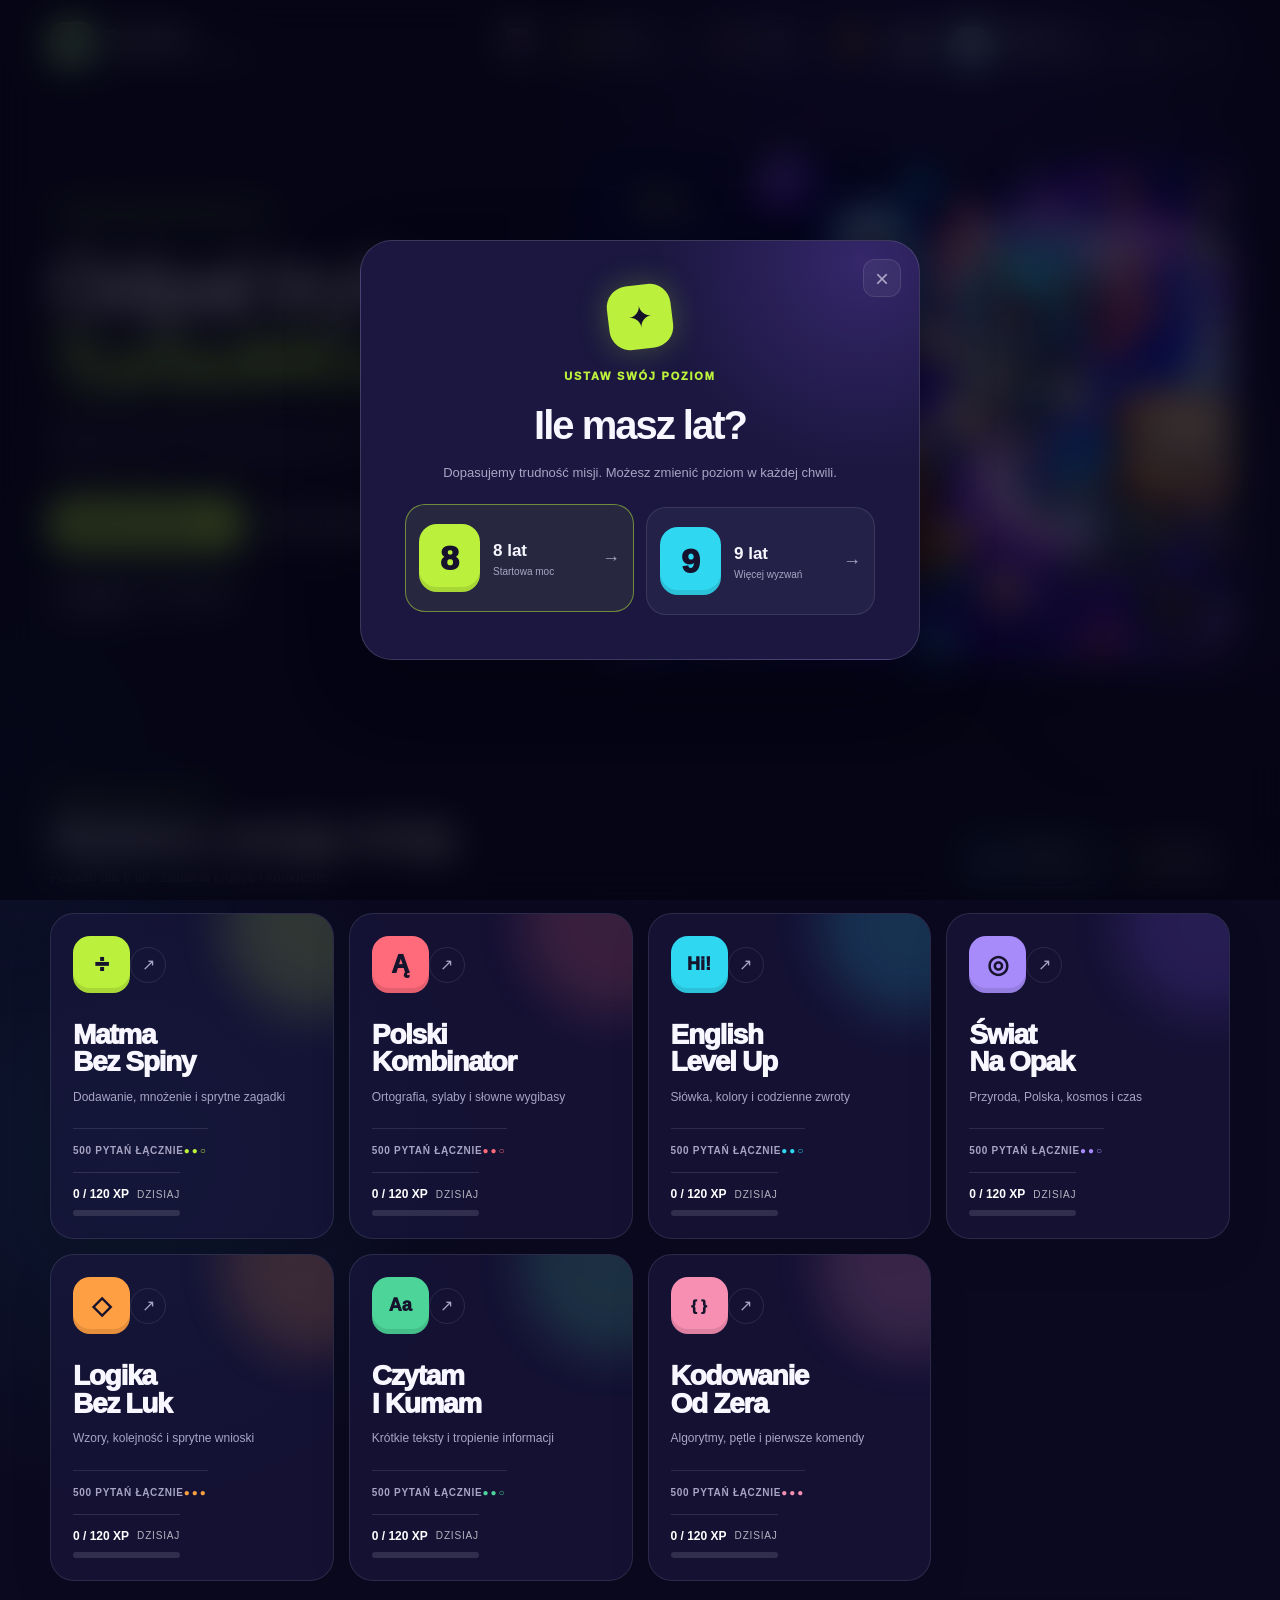
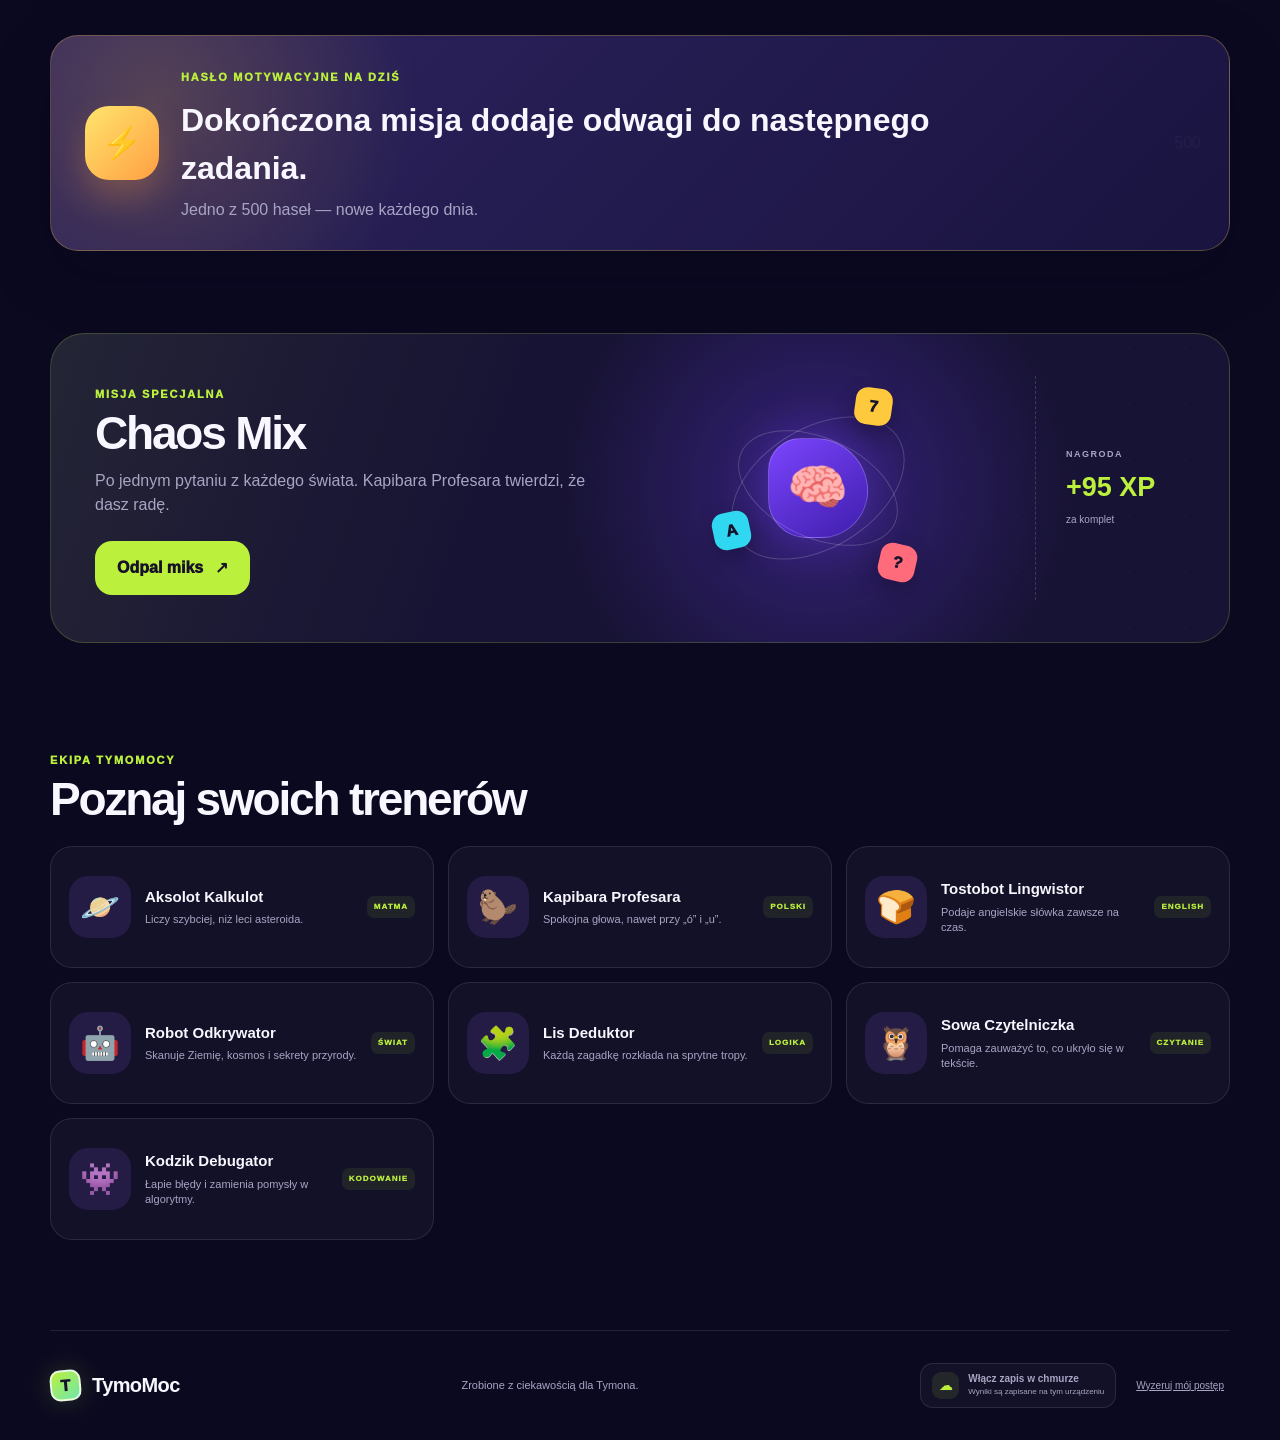
==== commit 5124d880: "Dodaj wersje polska i niemiecka" ====
--- a/public/index.html
+++ b/public/index.html
@@ -28,6 +28,11 @@
       </a>
 
       <div class="top-actions">
+        <button class="icon-button language-button" id="language-toggle" type="button" aria-label="Zmień język na niemiecki" title="Język: polski">
+          <span class="language-flag" id="language-flag" aria-hidden="true">🇵🇱</span>
+          <small id="language-code">PL</small>
+        </button>
+
         <button class="age-pill" id="age-switch" type="button" aria-label="Zmień wiek">
           <span aria-hidden="true">⚡</span>
           <span><strong id="top-age">8 lat</strong><small>Zmień poziom</small></span>
@@ -221,20 +226,40 @@
           </div>
         </div>
         <div class="crew-grid">
-          <article class="crew-card">
+          <article class="crew-card" data-trainer="math">
             <span class="crew-emoji" aria-hidden="true">🪐</span>
             <div><h3>Aksolot Kalkulot</h3><p>Liczy szybciej, niż leci asteroida.</p></div>
             <span class="crew-tag">MATMA</span>
           </article>
-          <article class="crew-card">
+          <article class="crew-card" data-trainer="polish">
             <span class="crew-emoji" aria-hidden="true">🦫</span>
             <div><h3>Kapibara Profesara</h3><p>Spokojna głowa, nawet przy „ó” i „u”.</p></div>
-            <span class="crew-tag">SŁOWA</span>
-          </article>
-          <article class="crew-card">
+            <span class="crew-tag">POLSKI</span>
+          </article>
+          <article class="crew-card" data-trainer="english">
             <span class="crew-emoji" aria-hidden="true">🍞</span>
-            <div><h3>Tostobot Książkator</h3><p>Wyskakuje z wiedzą zawsze na czas.</p></div>
+            <div><h3>Tostobot Lingwistor</h3><p>Podaje angielskie słówka zawsze na czas.</p></div>
+            <span class="crew-tag">ENGLISH</span>
+          </article>
+          <article class="crew-card" data-trainer="world">
+            <span class="crew-emoji" aria-hidden="true">🤖</span>
+            <div><h3>Robot Odkrywator</h3><p>Skanuje Ziemię, kosmos i sekrety przyrody.</p></div>
             <span class="crew-tag">ŚWIAT</span>
+          </article>
+          <article class="crew-card" data-trainer="logic">
+            <span class="crew-emoji" aria-hidden="true">🧩</span>
+            <div><h3>Lis Deduktor</h3><p>Każdą zagadkę rozkłada na sprytne tropy.</p></div>
+            <span class="crew-tag">LOGIKA</span>
+          </article>
+          <article class="crew-card" data-trainer="reading">
+            <span class="crew-emoji" aria-hidden="true">🦉</span>
+            <div><h3>Sowa Czytelniczka</h3><p>Pomaga zauważyć to, co ukryło się w tekście.</p></div>
+            <span class="crew-tag">CZYTANIE</span>
+          </article>
+          <article class="crew-card" data-trainer="coding">
+            <span class="crew-emoji" aria-hidden="true">👾</span>
+            <div><h3>Kodzik Debugator</h3><p>Łapie błędy i zamienia pomysły w algorytmy.</p></div>
+            <span class="crew-tag">KODOWANIE</span>
           </article>
         </div>
       </section>
--- a/public/styles.css
+++ b/public/styles.css
@@ -237,6 +237,30 @@
   font-size: 21px;
 }
 
+.language-button {
+  position: relative;
+  display: grid;
+  place-items: center;
+  gap: 0;
+  padding: 4px;
+  color: var(--white);
+  border-color: rgba(48, 215, 240, 0.42);
+  background: linear-gradient(145deg, rgba(48, 215, 240, 0.15), rgba(139, 92, 246, 0.12));
+}
+
+.language-button .language-flag {
+  font-size: 18px;
+  line-height: 1;
+}
+
+.language-button small {
+  margin-top: -2px;
+  color: #dffbff;
+  font-size: 8px;
+  font-weight: 1000;
+  letter-spacing: 0.7px;
+}
+
 .level-button {
   border-color: rgba(255, 201, 61, 0.28);
   background: rgba(255, 201, 61, 0.08);
@@ -876,7 +900,7 @@
 
 .crew-grid {
   display: grid;
-  grid-template-columns: repeat(3, 1fr);
+  grid-template-columns: repeat(3, minmax(0, 1fr));
   gap: 14px;
 }
 
@@ -1623,27 +1647,30 @@
 }
 
 .reading-passage {
-  max-width: 720px;
-  margin: 15px auto 17px;
-  padding: 17px 19px;
-  border: 1px solid rgba(77, 213, 153, 0.22);
-  border-radius: 17px;
+  max-width: 790px;
+  margin: 18px auto 24px;
+  padding: 24px 28px;
+  border: 2px solid rgba(77, 213, 153, 0.32);
+  border-radius: 22px;
   text-align: left;
-  background: rgba(77, 213, 153, 0.07);
+  background: rgba(77, 213, 153, 0.09);
+  box-shadow: 0 15px 42px rgba(10, 8, 35, 0.2);
 }
 
 .reading-passage span {
   color: #73efaa;
-  font-size: 8px;
+  font-size: 12px;
   font-weight: 1000;
-  letter-spacing: 1px;
+  letter-spacing: 1.35px;
 }
 
 .reading-passage p {
-  margin: 7px 0 0;
-  color: #e8e6f5;
-  font-size: 13px;
-  line-height: 1.6;
+  margin: 11px 0 0;
+  color: #f7f6ff;
+  font-size: clamp(20px, 2vw, 24px);
+  font-weight: 650;
+  line-height: 1.72;
+  letter-spacing: 0.08px;
 }
 
 /* Daily goals, history, accounts and administration */
@@ -2203,7 +2230,7 @@
   }
 
   .crew-grid {
-    grid-template-columns: 1fr;
+    grid-template-columns: repeat(2, minmax(0, 1fr));
   }
 }
 
@@ -2222,9 +2249,25 @@
     display: none;
   }
 
-  .level-button {
+  .level-button,
+  .language-button {
     display: grid;
     place-items: center;
+  }
+
+  .crew-grid {
+    grid-template-columns: 1fr;
+  }
+
+  .reading-passage {
+    margin: 16px auto 22px;
+    padding: 20px 19px;
+    border-radius: 19px;
+  }
+
+  .reading-passage p {
+    font-size: 20px;
+    line-height: 1.7;
   }
 
   .brand-mark {
@@ -2467,7 +2510,8 @@
   .topbar { gap: 8px; }
 
   .top-actions .history-button,
-  .top-actions .admin-button {
+  .top-actions .admin-button,
+  .top-actions .language-button {
     display: grid;
     place-items: center;
     width: 42px;
@@ -2481,4 +2525,12 @@
 
 @media (max-width: 360px) {
   .brand strong { display: none; }
-}
+  .age-pill { padding-inline: 7px; }
+  .age-pill > span:first-child { display: none; }
+}
+
+@media (max-width: 440px) {
+  .topbar .brand strong { display: none; }
+  .age-pill { padding-inline: 7px; }
+  .age-pill > span:first-child { display: none; }
+}
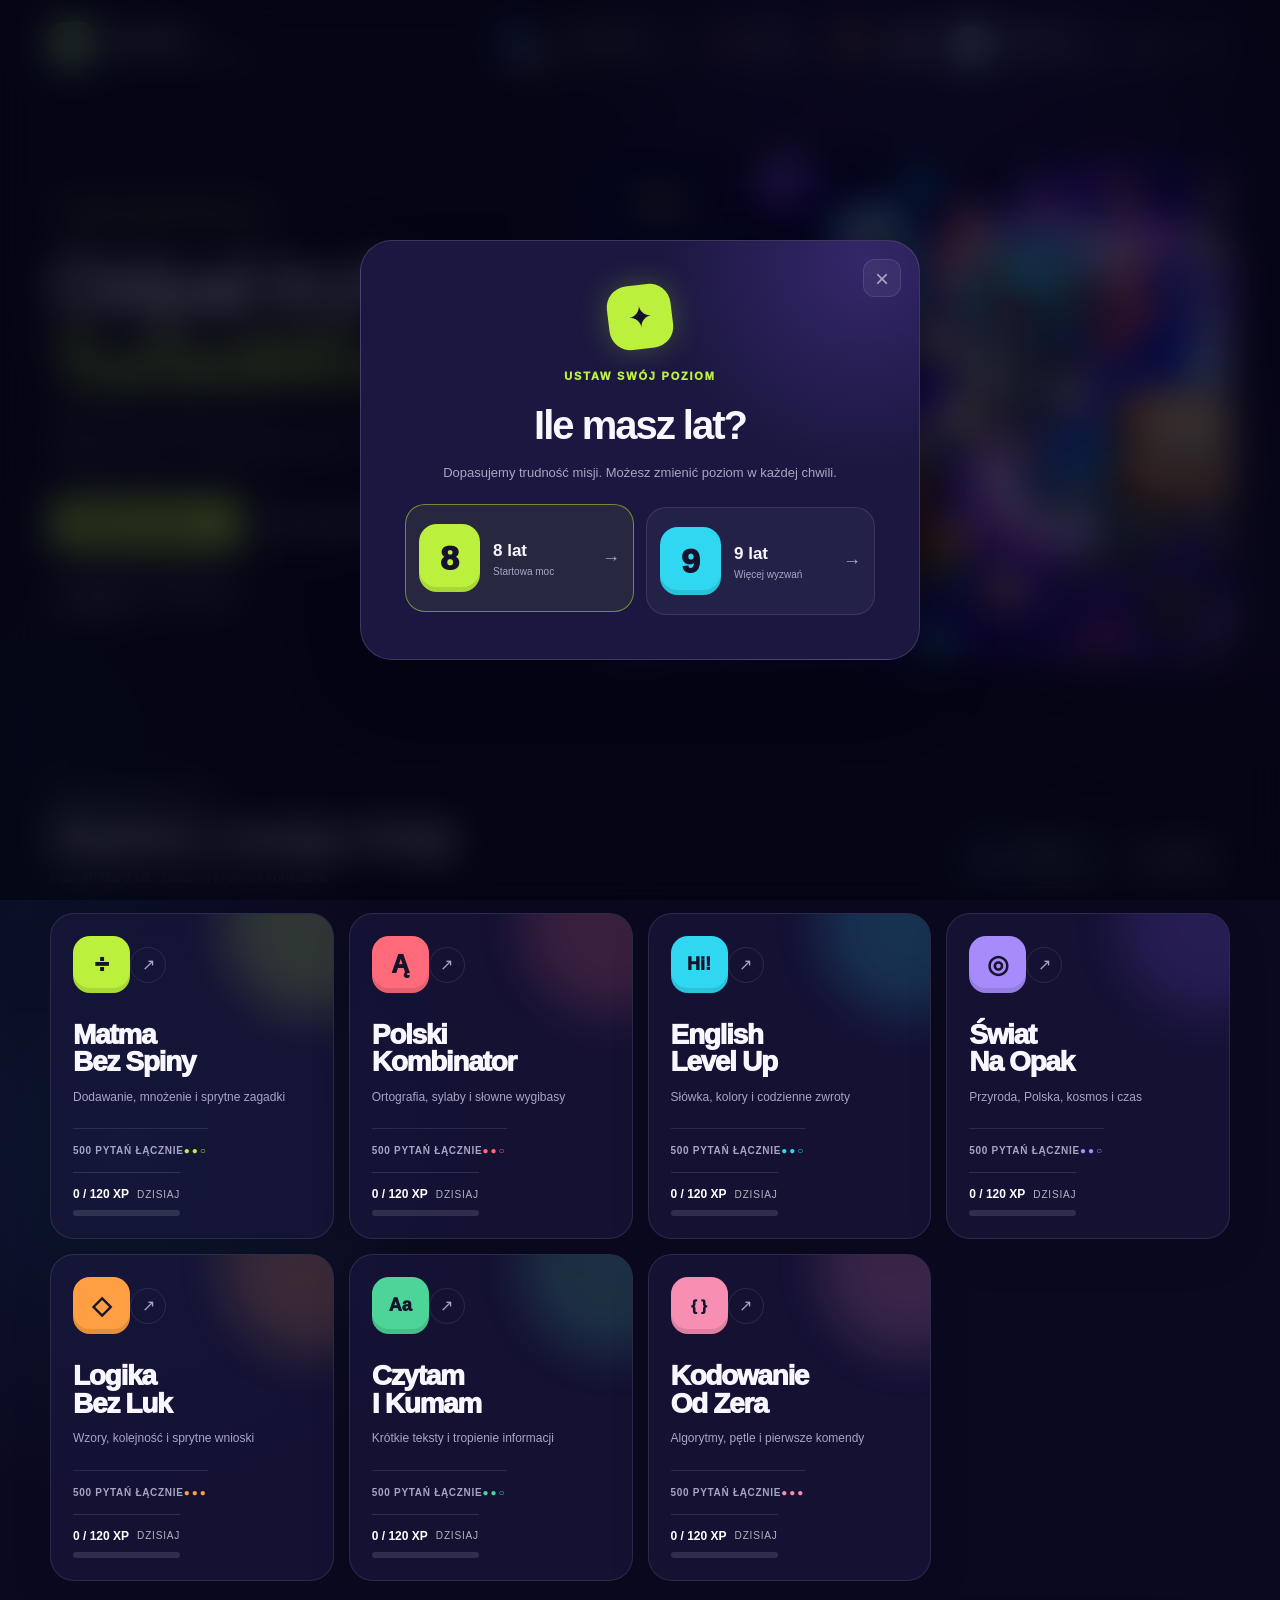
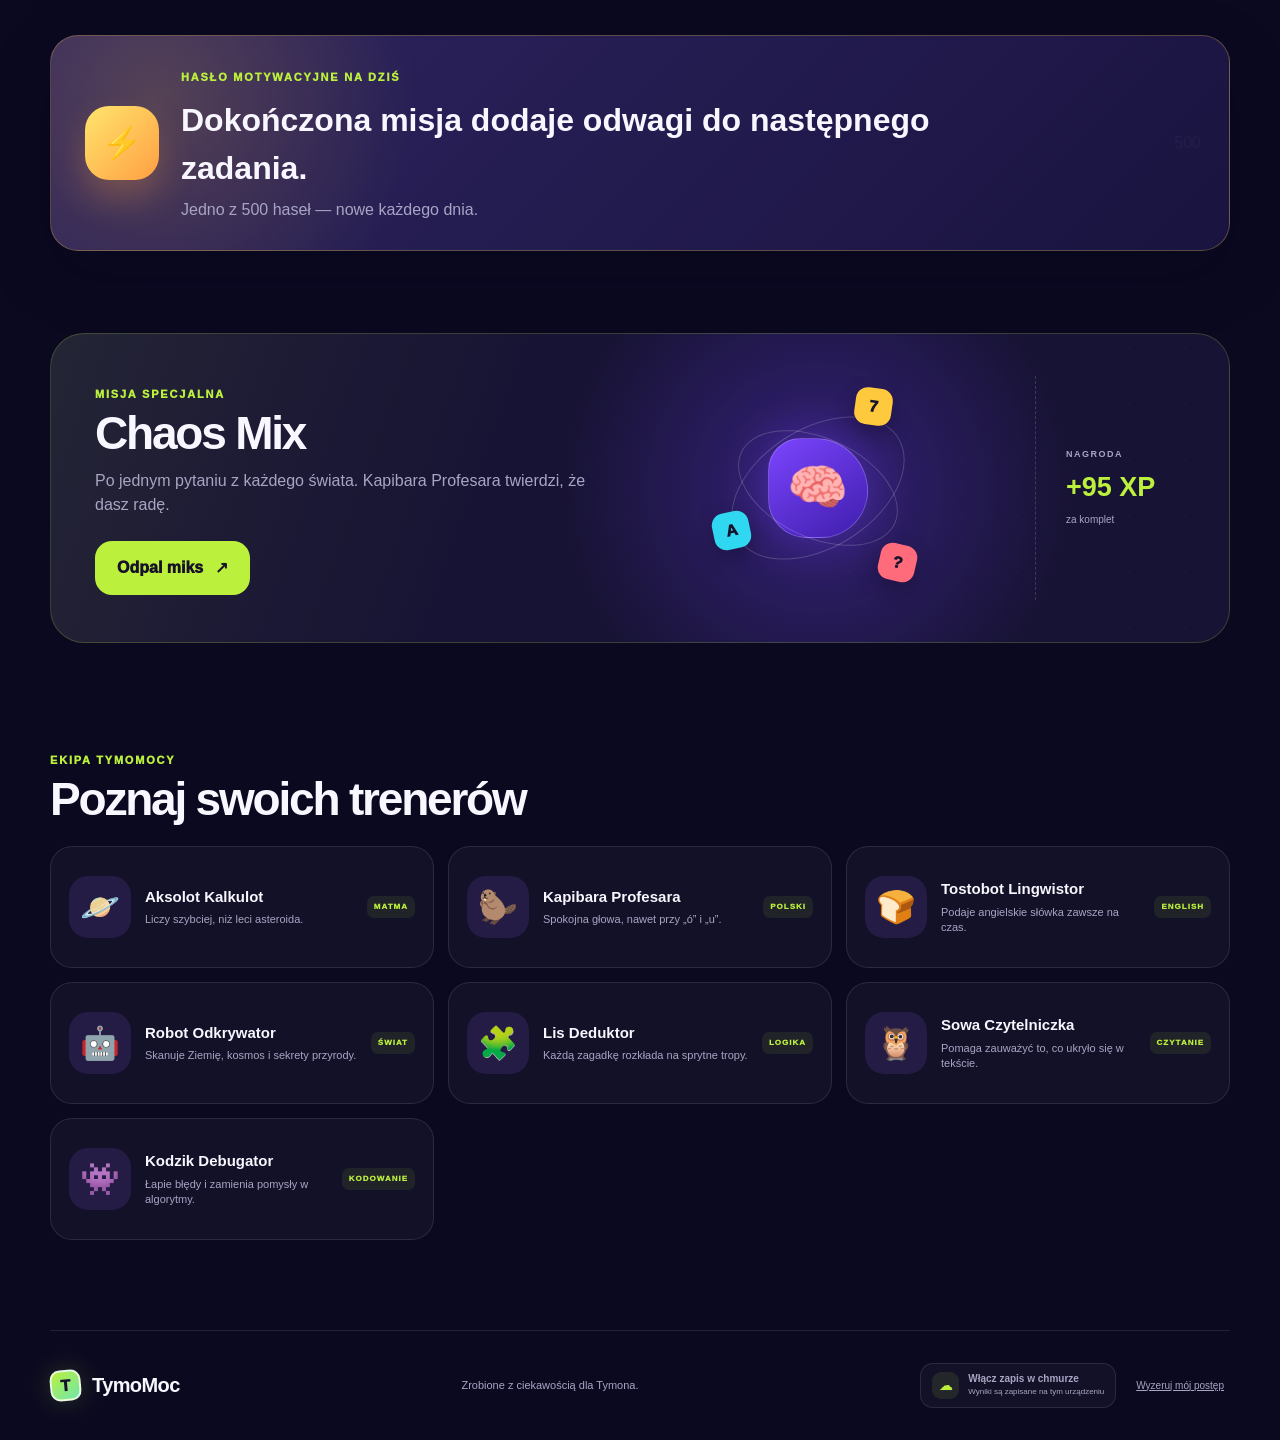
==== commit 4c13ff35: "Dodaj rozwijane menu wyboru jezyka" ====
--- a/public/index.html
+++ b/public/index.html
@@ -28,10 +28,30 @@
       </a>
 
       <div class="top-actions">
-        <button class="icon-button language-button" id="language-toggle" type="button" aria-label="Zmień język na niemiecki" title="Język: polski">
-          <span class="language-flag" id="language-flag" aria-hidden="true">🇵🇱</span>
-          <small id="language-code">PL</small>
-        </button>
+        <div class="language-picker" id="language-picker">
+          <button class="icon-button language-button" id="language-toggle" type="button" aria-label="Wybierz język" aria-haspopup="menu" aria-expanded="false" title="Wybierz język">
+            <span class="language-globe" aria-hidden="true">🌐</span>
+            <span class="language-flag" id="language-flag" aria-hidden="true">🇵🇱</span>
+          </button>
+
+          <div class="language-menu" id="language-menu" role="menu" aria-label="Wybór języka" hidden>
+            <button class="language-option" type="button" role="menuitemradio" aria-checked="true" data-language="pl">
+              <span class="language-option-flag" aria-hidden="true">🇵🇱</span>
+              <span class="language-option-copy"><strong>Polski</strong><small>Polska</small></span>
+              <span class="language-check" aria-hidden="true">✓</span>
+            </button>
+            <button class="language-option" type="button" role="menuitemradio" aria-checked="false" data-language="de">
+              <span class="language-option-flag" aria-hidden="true">🇩🇪</span>
+              <span class="language-option-copy"><strong>Deutsch</strong><small>Deutschland</small></span>
+              <span class="language-check" aria-hidden="true">✓</span>
+            </button>
+            <button class="language-option" type="button" role="menuitemradio" aria-checked="false" data-language="en">
+              <span class="language-option-flag" aria-hidden="true">🇬🇧</span>
+              <span class="language-option-copy"><strong>English</strong><small>United Kingdom</small></span>
+              <span class="language-check" aria-hidden="true">✓</span>
+            </button>
+          </div>
+        </div>
 
         <button class="age-pill" id="age-switch" type="button" aria-label="Zmień wiek">
           <span aria-hidden="true">⚡</span>
--- a/public/styles.css
+++ b/public/styles.css
@@ -237,28 +237,132 @@
   font-size: 21px;
 }
 
+.language-picker {
+  position: relative;
+  z-index: 30;
+  flex: 0 0 auto;
+}
+
 .language-button {
   position: relative;
   display: grid;
   place-items: center;
-  gap: 0;
   padding: 4px;
   color: var(--white);
   border-color: rgba(48, 215, 240, 0.42);
   background: linear-gradient(145deg, rgba(48, 215, 240, 0.15), rgba(139, 92, 246, 0.12));
 }
 
+.language-button:hover,
+.language-button[aria-expanded="true"] {
+  border-color: rgba(48, 215, 240, 0.78);
+  background: linear-gradient(145deg, rgba(48, 215, 240, 0.25), rgba(139, 92, 246, 0.2));
+}
+
+.language-globe {
+  font-size: 23px;
+  line-height: 1;
+}
+
 .language-button .language-flag {
+  position: absolute;
+  right: -4px;
+  bottom: -4px;
+  width: 22px;
+  height: 22px;
+  display: grid;
+  place-items: center;
+  border: 2px solid #17132f;
+  border-radius: 50%;
+  background: #fff;
+  box-shadow: 0 4px 10px rgba(3, 2, 15, 0.35);
+  font-size: 13px;
+  line-height: 1;
+}
+
+.language-menu {
+  position: absolute;
+  top: calc(100% + 12px);
+  left: 0;
+  width: 248px;
+  display: grid;
+  gap: 7px;
+  padding: 10px;
+  border: 1px solid rgba(255, 255, 255, 0.16);
+  border-radius: 20px;
+  background: rgba(25, 20, 54, 0.98);
+  box-shadow: 0 24px 60px rgba(3, 2, 15, 0.5);
+  backdrop-filter: blur(18px);
+}
+
+.language-menu::before {
+  content: "";
+  position: absolute;
+  top: -6px;
+  left: 19px;
+  width: 12px;
+  height: 12px;
+  border-top: 1px solid rgba(255, 255, 255, 0.16);
+  border-left: 1px solid rgba(255, 255, 255, 0.16);
+  background: #191436;
+  transform: rotate(45deg);
+}
+
+.language-option {
+  min-height: 58px;
+  display: grid;
+  grid-template-columns: 40px 1fr 24px;
+  align-items: center;
+  gap: 10px;
+  padding: 8px 10px;
+  border: 1px solid transparent;
+  border-radius: 14px;
+  color: var(--ink);
+  background: transparent;
+  cursor: pointer;
+  text-align: left;
+}
+
+.language-option:hover,
+.language-option:focus-visible {
+  border-color: rgba(48, 215, 240, 0.35);
+  background: rgba(48, 215, 240, 0.1);
+}
+
+.language-option[aria-checked="true"] {
+  border-color: rgba(187, 240, 60, 0.48);
+  background: rgba(187, 240, 60, 0.1);
+}
+
+.language-option-flag {
+  font-size: 28px;
+  line-height: 1;
+}
+
+.language-option-copy strong,
+.language-option-copy small {
+  display: block;
+}
+
+.language-option-copy strong {
+  font-size: 15px;
+}
+
+.language-option-copy small {
+  margin-top: 1px;
+  color: var(--muted);
+  font-size: 11px;
+}
+
+.language-check {
+  color: var(--lime);
   font-size: 18px;
-  line-height: 1;
-}
-
-.language-button small {
-  margin-top: -2px;
-  color: #dffbff;
-  font-size: 8px;
   font-weight: 1000;
-  letter-spacing: 0.7px;
+  opacity: 0;
+}
+
+.language-option[aria-checked="true"] .language-check {
+  opacity: 1;
 }
 
 .level-button {
@@ -2521,6 +2625,18 @@
   .top-actions { gap: 4px; }
   .level-button { width: 42px; height: 42px; }
   .account-avatar { width: 32px; height: 32px; }
+
+  .language-menu {
+    position: fixed;
+    top: 72px;
+    right: 13px;
+    left: 13px;
+    width: auto;
+  }
+
+  .language-menu::before {
+    display: none;
+  }
 }
 
 @media (max-width: 360px) {
